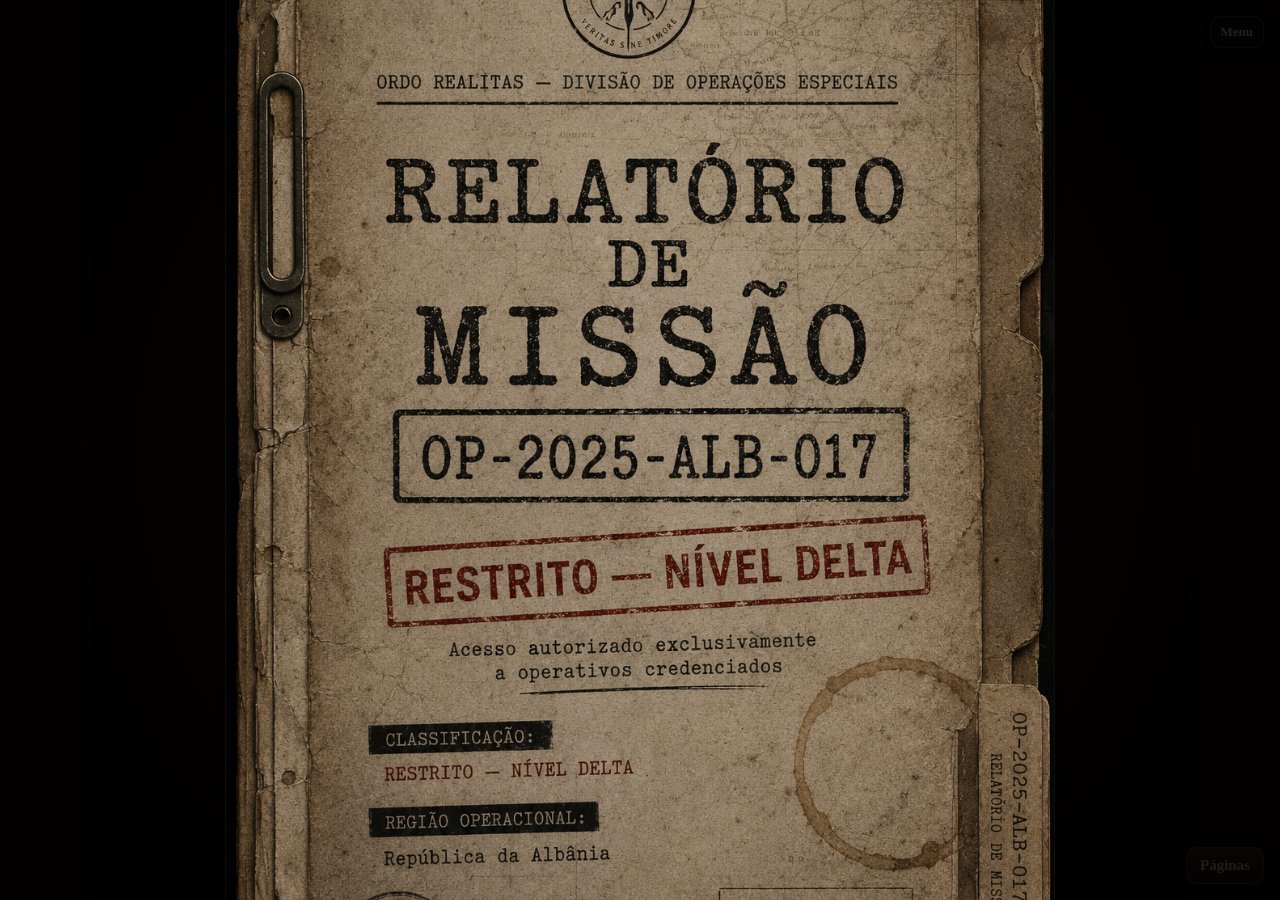
==== index.html @ d7c485a1 "first commit" ====
<!doctype html>
<html lang="pt-BR">
<head>
  <meta charset="utf-8" />
  <meta name="viewport" content="width=device-width, initial-scale=1" />
  <title>Dossiê OP-2025-ALB-017 — Flipbook</title>
  <style>
    :root{
      --bg:#050302;
      --panel:rgba(12,8,5,.56);
      --panelSolid:rgba(12,8,5,.88);
      --line:rgba(196,154,102,.34);
      --text:#eadcc6;
      --muted:#b9a789;
      --accent:#7e2d24;
    }
    *{box-sizing:border-box}
    html,body{height:100%;margin:0;background:radial-gradient(circle at center,#140d08 0%,#050302 72%);color:var(--text);font-family:Georgia,'Times New Roman',serif;overflow:hidden}
    body.grabbing{cursor:grabbing;user-select:none}

    .viewport{position:fixed;inset:0;overflow:hidden;touch-action:none;background:radial-gradient(circle at center,#120c08 0%,#020100 74%)}
    .pageWrap{position:absolute;left:50%;top:50%;transform-origin:center center;will-change:transform;filter:drop-shadow(0 35px 70px rgba(0,0,0,.76));cursor:grab}
    body.grabbing .pageWrap{cursor:grabbing}
    .pageImg{display:block;max-width:none;user-select:none;-webkit-user-drag:none;border-radius:16px;background:#211811;box-shadow:0 0 0 1px rgba(255,255,255,.05)}
    .pageImg.fade{animation:fade .16s ease}
    @keyframes fade{from{opacity:.25;transform:scale(.985)}to{opacity:1;transform:scale(1)}}

    .topbar{
      position:fixed;z-index:20;top:12px;left:12px;right:12px;
      display:flex;align-items:center;justify-content:space-between;gap:12px;
      padding:9px 12px;border:1px solid var(--line);border-radius:14px;background:var(--panel);
      backdrop-filter:blur(8px);box-shadow:0 12px 35px rgba(0,0,0,.42);
      transition:opacity .28s ease, transform .28s ease;
    }
    .topbar.hidden{opacity:0;transform:translateY(-115%);pointer-events:none}
    .title{font-weight:700;letter-spacing:.06em;text-transform:uppercase;line-height:1.05;font-size:clamp(13px,1.35vw,21px);text-shadow:0 1px 3px #000}
    .subtitle{display:block;color:var(--muted);font-size:.72em;letter-spacing:.08em;margin-top:2px}
    .controls{display:flex;align-items:center;gap:9px;flex-wrap:wrap;justify-content:flex-end}
    button{
      appearance:none;border:1px solid var(--line);border-radius:10px;background:linear-gradient(#392819,#1d130c);
      color:var(--text);font:700 15px Georgia,'Times New Roman',serif;padding:9px 13px;cursor:pointer;
      box-shadow:inset 0 1px rgba(255,255,255,.08),0 4px 14px rgba(0,0,0,.35)
    }
    button:hover{filter:brightness(1.18)}
    .pageCounter{min-width:70px;text-align:center;font-size:19px;color:#dbc49e;font-weight:700}

    .cornerHotspot{position:fixed;z-index:19;top:0;left:0;right:0;height:18px;background:transparent}
    .smallControls{
      position:fixed;z-index:18;right:16px;top:16px;display:flex;gap:8px;opacity:.14;transition:opacity .2s ease;
    }
    .smallControls:hover{opacity:1}
    .smallControls button{padding:7px 10px;font-size:13px;background:rgba(28,18,11,.75)}

    .zoomDock{
      position:fixed;z-index:22;left:16px;bottom:16px;display:flex;gap:10px;align-items:center;
      padding:8px 10px;border:1px solid var(--line);border-radius:12px;background:var(--panel);
      backdrop-filter:blur(8px);transition:opacity .25s ease, transform .25s ease;
    }
    .zoomDock.hidden{opacity:0;transform:translateY(120%);pointer-events:none}
    input[type=range]{width:170px;accent-color:#8c342b}
    .zoomValue{min-width:54px;color:var(--muted);font-weight:700}

    .thumbToggle{position:fixed;right:16px;bottom:16px;z-index:24;transition:opacity .25s ease}.thumbToggle.hidden{opacity:.12}
    .thumbs{
      position:fixed;z-index:23;right:16px;bottom:74px;max-height:calc(100vh - 96px);width:118px;
      display:none;flex-direction:column;gap:9px;padding:10px;border:1px solid var(--line);border-radius:14px;background:var(--panelSolid);backdrop-filter:blur(8px);overflow:auto;
    }
    .thumbs.open{display:flex}
    .thumb{border:1px solid rgba(196,154,102,.28);padding:2px;border-radius:8px;background:#160f0a;cursor:pointer;opacity:.72;transition:.16s}
    .thumb:hover,.thumb.active{opacity:1;border-color:#8c342b;transform:translateX(-2px)}
    .thumb img{display:block;width:100%;border-radius:5px}.thumb span{display:block;text-align:center;font-size:12px;color:#ccb891;padding:2px 0 0}

    .help{
      position:fixed;z-index:30;inset:auto 16px 74px auto;width:min(410px,calc(100vw - 32px));
      display:none;padding:15px;border:1px solid var(--line);border-radius:14px;background:var(--panelSolid);box-shadow:0 20px 60px rgba(0,0,0,.7)
    }
    .help.open{display:block}.help h3{margin:0 0 8px;font-size:18px}.help p{margin:8px 0;color:var(--muted);line-height:1.35}

    @media (max-width:760px){
      .topbar{left:8px;right:8px;top:8px;align-items:flex-start}.controls{gap:6px}.title{font-size:13px}button{font-size:13px;padding:8px 9px}.pageCounter{font-size:15px;min-width:50px}.zoomDock{left:8px;bottom:8px}.thumbToggle{right:8px;bottom:8px}.thumbs{right:8px;bottom:62px;width:92px}.smallControls{right:8px;top:8px}
    }
  </style>
</head>
<body>
  <main class="viewport" id="viewport">
    <div class="pageWrap" id="pageWrap"><img class="pageImg" id="pageImg" draggable="false" alt="Página do dossiê" /></div>
  </main>

  <div class="cornerHotspot" id="hotspot"></div>
  <div class="smallControls" id="smallControls"><button id="showUiBtn">Menu</button></div>

  <div class="topbar" id="topbar">
    <div class="title">Dossiê OP-2025-ALB-017<span class="subtitle">relatório de missão — flipbook interativo</span></div>
    <div class="controls">
      <button id="prevBtn">◀ Anterior</button>
      <div class="pageCounter"><span id="pageNum">1</span> / <span id="pageTotal">10</span></div>
      <button id="nextBtn">Próxima ▶</button>
      <button id="fitBtn">Ajustar</button>
      <button id="fsBtn">Tela cheia</button>
      <button id="helpBtn">?</button>
    </div>
  </div>

  <div class="zoomDock" id="zoomDock">
    <span>Zoom</span><input id="zoomRange" type="range" min="35" max="500" value="100" /><span class="zoomValue" id="zoomValue">100%</span>
  </div>
  <button class="thumbToggle" id="thumbToggle">Páginas</button>
  <div class="thumbs" id="thumbs"></div>
  <section class="help" id="help">
    <h3>Controles</h3>
    <p><b>Zoom:</b> roda do mouse/trackpad, slider ou duplo clique. O máximo agora é 500%.</p>
    <p><b>Mover:</b> clique e arraste a página para qualquer direção.</p>
    <p><b>Páginas:</b> setas do teclado, botões Anterior/Próxima ou miniaturas.</p>
    <p><b>Menu:</b> ele some completamente para não cobrir a imagem. Passe o mouse no topo ou clique em Menu.</p>
  </section>

  <script>
    const pages = [
      'images/01-capa.png','images/02-dados-missao.png','images/03-origem-contexto.png','images/04-area-operacao.png','images/05-lena-vasic.png','images/06-orest-krum.png','images/07-danilo-ferre.png','images/08-objetivos.png','images/09-diretrizes.png','images/10-observacoes-finais.png'
    ];
    const viewport = document.getElementById('viewport');
    const wrap = document.getElementById('pageWrap');
    const img = document.getElementById('pageImg');
    const pageNum = document.getElementById('pageNum');
    const pageTotal = document.getElementById('pageTotal');
    const zoomRange = document.getElementById('zoomRange');
    const zoomValue = document.getElementById('zoomValue');
    const thumbs = document.getElementById('thumbs');
    const topbar = document.getElementById('topbar');
    const zoomDock = document.getElementById('zoomDock');
    const thumbToggle = document.getElementById('thumbToggle');
    const help = document.getElementById('help');
    const hotspot = document.getElementById('hotspot');
    const showUiBtn = document.getElementById('showUiBtn');
    pageTotal.textContent = pages.length;

    let index = 0, fitScale = 1, readingScale = 1, scale = 1, x = 0, y = 0, baseW = 1, baseH = 1;
    let dragging = false, startX=0, startY=0, startPX=0, startPY=0, moved=false;
    let uiTimer;

    function fit(){
      const vw = viewport.clientWidth, vh = viewport.clientHeight;
      fitScale = Math.min((vw * 0.92) / baseW, (vh * 0.92) / baseH);
      readingScale = fitScale * 1.5; // 100% = antigo 150%
      scale = readingScale;
      x = 0; y = 0;
      clampPan(); update();
    }
    function update(){
      wrap.style.transform = `translate(-50%, -50%) translate(${x}px, ${y}px) scale(${scale})`;
      const pct = Math.round(scale / readingScale * 100);
      zoomRange.value = Math.max(35, Math.min(500, pct));
      zoomValue.textContent = `${pct}%`;
    }
    function clampPan(){
      const vw = viewport.clientWidth, vh = viewport.clientHeight;
      const w = baseW * scale, h = baseH * scale;
      const maxX = Math.max(vw * .65, (w - vw) / 2 + vw * .12);
      const maxY = Math.max(vh * .65, (h - vh) / 2 + vh * .12);
      x = Math.max(-maxX, Math.min(maxX, x));
      y = Math.max(-maxY, Math.min(maxY, y));
    }
    function loadPage(i){
      index = (i + pages.length) % pages.length;
      img.classList.remove('fade'); void img.offsetWidth; img.classList.add('fade');
      img.onload = () => { baseW = img.naturalWidth; baseH = img.naturalHeight; img.width = baseW; img.height = baseH; fit(); };
      img.src = pages[index];
      pageNum.textContent = index + 1;
      [...thumbs.children].forEach((t,n)=>t.classList.toggle('active', n===index));
      showUI(1600);
    }
    function next(){ loadPage(index+1); }
    function prev(){ loadPage(index-1); }
    function setZoomPercent(pct, clientX, clientY){
      const old = scale;
      const nextScale = readingScale * (pct / 100);
      const rect = viewport.getBoundingClientRect();
      const cx = clientX ?? (rect.left + rect.width/2);
      const cy = clientY ?? (rect.top + rect.height/2);
      const ox = cx - (rect.left + rect.width/2) - x;
      const oy = cy - (rect.top + rect.height/2) - y;
      scale = Math.max(readingScale*.35, Math.min(readingScale*5, nextScale));
      const ratio = scale / old;
      x = (cx - (rect.left + rect.width/2)) - ox * ratio;
      y = (cy - (rect.top + rect.height/2)) - oy * ratio;
      clampPan(); update();
    }

    viewport.addEventListener('wheel', e => {
      e.preventDefault();
      const pct = Math.round(scale / readingScale * 100);
      const delta = e.deltaY < 0 ? 15 : -15;
      setZoomPercent(Math.max(35, Math.min(500, pct + delta)), e.clientX, e.clientY);
      hideUISoon(700);
    }, {passive:false});
    viewport.addEventListener('pointerdown', e => {
      dragging = true; moved=false; viewport.setPointerCapture(e.pointerId); document.body.classList.add('grabbing');
      startX = e.clientX; startY = e.clientY; startPX = x; startPY = y;
      hideUINow();
    });
    viewport.addEventListener('pointermove', e => {
      if(!dragging) return;
      const dx = e.clientX - startX, dy = e.clientY - startY;
      if(Math.abs(dx)+Math.abs(dy) > 2) moved=true;
      x = startPX + dx; y = startPY + dy; clampPan(); update();
    });
    function stopDrag(){ dragging=false; document.body.classList.remove('grabbing'); }
    viewport.addEventListener('pointerup', stopDrag); viewport.addEventListener('pointercancel', stopDrag);
    viewport.addEventListener('dblclick', e => {
      const pct = Math.round(scale / readingScale * 100);
      setZoomPercent(pct < 170 ? 220 : 100, e.clientX, e.clientY);
    });

    document.getElementById('nextBtn').onclick = next;
    document.getElementById('prevBtn').onclick = prev;
    document.getElementById('fitBtn').onclick = fit;
    document.getElementById('fsBtn').onclick = () => document.fullscreenElement ? document.exitFullscreen() : document.documentElement.requestFullscreen();
    document.getElementById('helpBtn').onclick = () => { help.classList.toggle('open'); showUI(5000); };
    document.getElementById('thumbToggle').onclick = () => { thumbs.classList.toggle('open'); showUI(3000); };
    zoomRange.addEventListener('input', e => setZoomPercent(Number(e.target.value)));
    window.addEventListener('resize', fit);
    window.addEventListener('keydown', e => {
      if(e.key === 'ArrowRight') next();
      if(e.key === 'ArrowLeft') prev();
      if(e.key === '0') fit();
      if(e.key === 'm' || e.key === 'M') showUI(3000);
      if(e.key === 'Escape') { thumbs.classList.remove('open'); help.classList.remove('open'); hideUISoon(200); }
    });

    function showUI(ms=2200){
      topbar.classList.remove('hidden'); zoomDock.classList.remove('hidden'); thumbToggle.classList.remove('hidden');
      clearTimeout(uiTimer); uiTimer = setTimeout(hideUINow, ms);
    }
    function hideUISoon(ms=800){ clearTimeout(uiTimer); uiTimer = setTimeout(hideUINow, ms); }
    function hideUINow(){
      if(thumbs.classList.contains('open') || help.classList.contains('open')) return;
      topbar.classList.add('hidden'); zoomDock.classList.add('hidden'); thumbToggle.classList.add('hidden');
    }
    hotspot.addEventListener('mouseenter', () => showUI(3000));
    showUiBtn.addEventListener('click', () => showUI(4000));

    pages.forEach((src,i)=>{
      const div=document.createElement('div'); div.className='thumb'; div.innerHTML=`<img src="${src}" alt="Página ${i+1}"><span>${i+1}</span>`; div.onclick=()=>{loadPage(i); thumbs.classList.remove('open')}; thumbs.appendChild(div);
    });
    loadPage(0);
    setTimeout(hideUINow, 1400);
  </script>
</body>
</html>
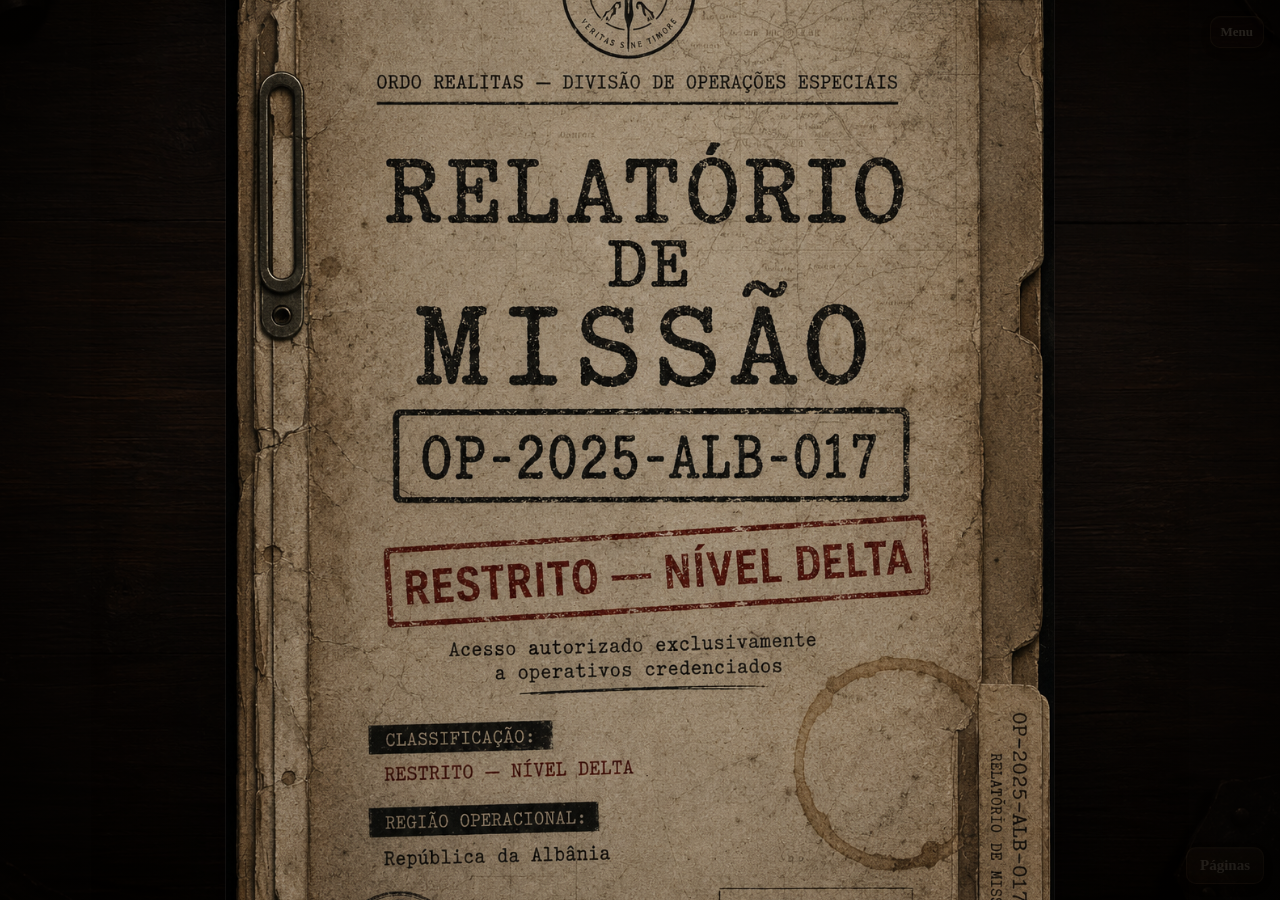
==== commit b2161ce1: "Add files via upload" ====
--- a/index.html
+++ b/index.html
@@ -18,7 +18,9 @@
     html,body{height:100%;margin:0;background:radial-gradient(circle at center,#140d08 0%,#050302 72%);color:var(--text);font-family:Georgia,'Times New Roman',serif;overflow:hidden}
     body.grabbing{cursor:grabbing;user-select:none}
 
-    .viewport{position:fixed;inset:0;overflow:hidden;touch-action:none;background:radial-gradient(circle at center,#120c08 0%,#020100 74%)}
+    .viewport{position:fixed;inset:0;overflow:hidden;touch-action:none;background:#050302}
+    .bgLayer{position:absolute;inset:0;background-position:center center;background-repeat:no-repeat;background-size:cover;filter:saturate(.95) brightness(.9);transition:opacity .24s ease}
+    .bgShade{position:absolute;inset:0;background:radial-gradient(circle at center, rgba(8,5,3,.12) 0%, rgba(4,2,1,.58) 80%, rgba(2,1,0,.82) 100%);pointer-events:none}
     .pageWrap{position:absolute;left:50%;top:50%;transform-origin:center center;will-change:transform;filter:drop-shadow(0 35px 70px rgba(0,0,0,.76));cursor:grab}
     body.grabbing .pageWrap{cursor:grabbing}
     .pageImg{display:block;max-width:none;user-select:none;-webkit-user-drag:none;border-radius:16px;background:#211811;box-shadow:0 0 0 1px rgba(255,255,255,.05)}
@@ -83,6 +85,8 @@
 </head>
 <body>
   <main class="viewport" id="viewport">
+    <div class="bgLayer" id="bgLayer"></div>
+    <div class="bgShade"></div>
     <div class="pageWrap" id="pageWrap"><img class="pageImg" id="pageImg" draggable="false" alt="Página do dossiê" /></div>
   </main>
 
@@ -96,6 +100,7 @@
       <div class="pageCounter"><span id="pageNum">1</span> / <span id="pageTotal">10</span></div>
       <button id="nextBtn">Próxima ▶</button>
       <button id="fitBtn">Ajustar</button>
+      <button id="bgBtn">Fundo: Madeira</button>
       <button id="fsBtn">Tela cheia</button>
       <button id="helpBtn">?</button>
     </div>
@@ -112,6 +117,7 @@
     <p><b>Mover:</b> clique e arraste a página para qualquer direção.</p>
     <p><b>Páginas:</b> setas do teclado, botões Anterior/Próxima ou miniaturas.</p>
     <p><b>Menu:</b> ele some completamente para não cobrir a imagem. Passe o mouse no topo ou clique em Menu.</p>
+    <p><b>Fundo:</b> use o botão <i>Fundo</i> para alternar entre Madeira, Mesa investigativa e Couro escuro.</p>
   </section>
 
   <script>
@@ -133,6 +139,20 @@
     const hotspot = document.getElementById('hotspot');
     const showUiBtn = document.getElementById('showUiBtn');
     pageTotal.textContent = pages.length;
+    const bgLayer = document.getElementById('bgLayer');
+    const backgrounds = [
+      {name:'Madeira', src:'backgrounds/madeira.png'},
+      {name:'Mesa', src:'backgrounds/mesa.png'},
+      {name:'Couro', src:'backgrounds/couro.png'}
+    ];
+    let bgIndex = Number(localStorage.getItem('dossieBgIndex') || 0);
+    if(!Number.isFinite(bgIndex) || bgIndex < 0 || bgIndex >= backgrounds.length) bgIndex = 0;
+    function applyBackground(){
+      const bg = backgrounds[bgIndex];
+      bgLayer.style.backgroundImage = `url('${bg.src}')`;
+      document.getElementById('bgBtn').textContent = `Fundo: ${bg.name}`;
+      localStorage.setItem('dossieBgIndex', String(bgIndex));
+    }
 
     let index = 0, fitScale = 1, readingScale = 1, scale = 1, x = 0, y = 0, baseW = 1, baseH = 1;
     let dragging = false, startX=0, startY=0, startPX=0, startPY=0, moved=false;
@@ -214,6 +234,7 @@
     document.getElementById('nextBtn').onclick = next;
     document.getElementById('prevBtn').onclick = prev;
     document.getElementById('fitBtn').onclick = fit;
+    document.getElementById('bgBtn').onclick = () => { bgIndex = (bgIndex + 1) % backgrounds.length; applyBackground(); showUI(2500); };
     document.getElementById('fsBtn').onclick = () => document.fullscreenElement ? document.exitFullscreen() : document.documentElement.requestFullscreen();
     document.getElementById('helpBtn').onclick = () => { help.classList.toggle('open'); showUI(5000); };
     document.getElementById('thumbToggle').onclick = () => { thumbs.classList.toggle('open'); showUI(3000); };
@@ -242,6 +263,7 @@
     pages.forEach((src,i)=>{
       const div=document.createElement('div'); div.className='thumb'; div.innerHTML=`<img src="${src}" alt="Página ${i+1}"><span>${i+1}</span>`; div.onclick=()=>{loadPage(i); thumbs.classList.remove('open')}; thumbs.appendChild(div);
     });
+    applyBackground();
     loadPage(0);
     setTimeout(hideUINow, 1400);
   </script>
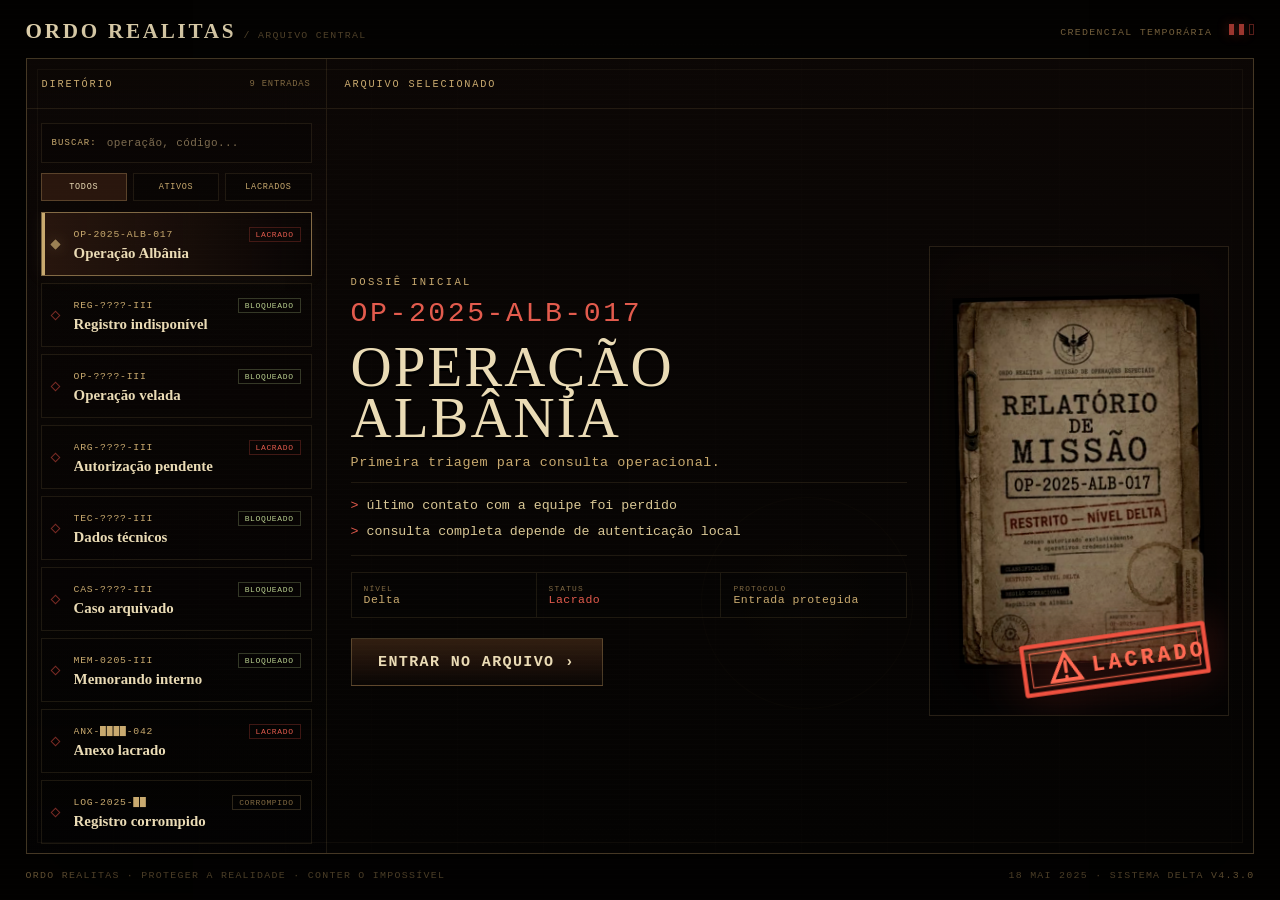
==== commit b8e63bd9: "Add files via upload" ====
--- a/index.html
+++ b/index.html
@@ -3,269 +3,105 @@
 <head>
   <meta charset="utf-8" />
   <meta name="viewport" content="width=device-width, initial-scale=1" />
-  <title>Dossiê OP-2025-ALB-017 — Flipbook</title>
+  <title>Ordo Realitas — Arquivo Central</title>
+  <meta name="theme-color" content="#030201" />
   <style>
     :root{
-      --bg:#050302;
-      --panel:rgba(12,8,5,.56);
-      --panelSolid:rgba(12,8,5,.88);
-      --line:rgba(196,154,102,.34);
-      --text:#eadcc6;
-      --muted:#b9a789;
-      --accent:#7e2d24;
+      --void:#030201;
+      --black:#070403;
+      --panel:#0d0805;
+      --panel2:#160d08;
+      --paper:#eadbb5;
+      --paper2:#c9aa6f;
+      --muted:#806942;
+      --faint:#453721;
+      --blood:#a63a32;
+      --blood2:#e35b4d;
+      --green:#a9bd80;
+      --line:rgba(201,170,111,.30);
+      --soft:rgba(201,170,111,.12);
+      --redline:rgba(166,58,50,.34);
+      --mono:"Courier New",ui-monospace,monospace;
+      --serif:Georgia,"Times New Roman",serif;
     }
+
     *{box-sizing:border-box}
-    html,body{height:100%;margin:0;background:radial-gradient(circle at center,#140d08 0%,#050302 72%);color:var(--text);font-family:Georgia,'Times New Roman',serif;overflow:hidden}
-    body.grabbing{cursor:grabbing;user-select:none}
+    html,body{height:100%;margin:0;overflow:hidden;background:var(--void);color:var(--paper);font-family:var(--serif)}
+    body::before{content:"";position:fixed;inset:0;z-index:-4;background:linear-gradient(90deg,rgba(0,0,0,.94),rgba(0,0,0,.66),rgba(0,0,0,.92)),url('arquivos/operacao-albania/backgrounds/mesa.webp') center/cover no-repeat;filter:brightness(.37) saturate(.72)}
+    body::after{content:"";position:fixed;inset:0;z-index:50;pointer-events:none;background:radial-gradient(ellipse at center,transparent 50%,rgba(0,0,0,.62) 100%),repeating-linear-gradient(0deg,rgba(255,255,255,.018) 0 1px,transparent 1px 5px);opacity:.22;mix-blend-mode:screen}
+    button,a,input{font:inherit}button{cursor:pointer}a{text-decoration:none;color:inherit}
 
-    .viewport{position:fixed;inset:0;overflow:hidden;touch-action:none;background:#050302}
-    .bgLayer{position:absolute;inset:0;background-position:center center;background-repeat:no-repeat;background-size:cover;filter:saturate(.95) brightness(.9);transition:opacity .24s ease}
-    .bgShade{position:absolute;inset:0;background:radial-gradient(circle at center, rgba(8,5,3,.12) 0%, rgba(4,2,1,.58) 80%, rgba(2,1,0,.82) 100%);pointer-events:none}
-    .pageWrap{position:absolute;left:50%;top:50%;transform-origin:center center;will-change:transform;filter:drop-shadow(0 35px 70px rgba(0,0,0,.76));cursor:grab}
-    body.grabbing .pageWrap{cursor:grabbing}
-    .pageImg{display:block;max-width:none;user-select:none;-webkit-user-drag:none;border-radius:16px;background:#211811;box-shadow:0 0 0 1px rgba(255,255,255,.05)}
-    .pageImg.fade{animation:fade .16s ease}
-    @keyframes fade{from{opacity:.25;transform:scale(.985)}to{opacity:1;transform:scale(1)}}
+    .app{height:100svh;padding:14px clamp(18px,2vw,34px);display:grid;grid-template-rows:34px 1fr 22px;gap:10px;min-height:0}
+    .top,.foot{width:min(1580px,100%);margin:0 auto;display:flex;align-items:center;justify-content:space-between;gap:18px;font-family:var(--mono);text-transform:uppercase;letter-spacing:.13em;font-size:.62rem;color:var(--muted);white-space:nowrap}
+    .top strong{font-family:var(--serif);font-size:1.32rem;color:var(--paper);letter-spacing:.13em;text-shadow:0 2px 0 #000}.crumb{opacity:.68}.led{display:inline-flex;gap:5px;margin-left:10px}.led i{width:5px;height:11px;border:1px solid rgba(166,58,50,.55)}.led i.on{background:var(--blood);border-color:var(--blood);box-shadow:0 0 12px rgba(227,91,77,.35)}
 
-    .topbar{
-      position:fixed;z-index:20;top:12px;left:12px;right:12px;
-      display:flex;align-items:center;justify-content:space-between;gap:12px;
-      padding:9px 12px;border:1px solid var(--line);border-radius:14px;background:var(--panel);
-      backdrop-filter:blur(8px);box-shadow:0 12px 35px rgba(0,0,0,.42);
-      transition:opacity .28s ease, transform .28s ease;
-    }
-    .topbar.hidden{opacity:0;transform:translateY(-115%);pointer-events:none}
-    .title{font-weight:700;letter-spacing:.06em;text-transform:uppercase;line-height:1.05;font-size:clamp(13px,1.35vw,21px);text-shadow:0 1px 3px #000}
-    .subtitle{display:block;color:var(--muted);font-size:.72em;letter-spacing:.08em;margin-top:2px}
-    .controls{display:flex;align-items:center;gap:9px;flex-wrap:wrap;justify-content:flex-end}
-    button{
-      appearance:none;border:1px solid var(--line);border-radius:10px;background:linear-gradient(#392819,#1d130c);
-      color:var(--text);font:700 15px Georgia,'Times New Roman',serif;padding:9px 13px;cursor:pointer;
-      box-shadow:inset 0 1px rgba(255,255,255,.08),0 4px 14px rgba(0,0,0,.35)
-    }
-    button:hover{filter:brightness(1.18)}
-    .pageCounter{min-width:70px;text-align:center;font-size:19px;color:#dbc49e;font-weight:700}
+    .terminal{width:min(1580px,100%);min-height:0;margin:0 auto;border:1px solid var(--line);background:linear-gradient(180deg,rgba(12,7,5,.96),rgba(4,3,2,.99));box-shadow:0 34px 110px rgba(0,0,0,.72);position:relative;overflow:hidden;display:grid;grid-template-columns:300px minmax(0,1fr)}
+    .terminal::before{content:"";position:absolute;inset:10px;border:1px solid rgba(201,170,111,.055);pointer-events:none;z-index:5}
+    .terminal::after{content:"";position:absolute;inset:0;pointer-events:none;background:repeating-linear-gradient(90deg,rgba(201,170,111,.018) 0 1px,transparent 1px 86px);opacity:.32}
+    .corner{position:absolute;width:25px;height:25px;z-index:6}.tl{top:-1px;left:-1px;border-top:1px solid var(--paper2);border-left:1px solid var(--paper2)}.tr{top:-1px;right:-1px;border-top:1px solid var(--paper2);border-right:1px solid var(--paper2)}.bl{bottom:-1px;left:-1px;border-bottom:1px solid var(--paper2);border-left:1px solid var(--paper2)}.br{bottom:-1px;right:-1px;border-bottom:1px solid var(--paper2);border-right:1px solid var(--paper2)}
 
-    .cornerHotspot{position:fixed;z-index:19;top:0;left:0;right:0;height:18px;background:transparent}
-    .smallControls{
-      position:fixed;z-index:18;right:16px;top:16px;display:flex;gap:8px;opacity:.14;transition:opacity .2s ease;
-    }
-    .smallControls:hover{opacity:1}
-    .smallControls button{padding:7px 10px;font-size:13px;background:rgba(28,18,11,.75)}
+    .directory{position:relative;z-index:2;min-height:0;border-right:1px solid var(--soft);display:grid;grid-template-rows:auto auto auto 1fr;background:linear-gradient(180deg,rgba(12,7,5,.72),rgba(1,1,1,.22))}
+    .dir-head{height:50px;border-bottom:1px solid var(--soft);display:flex;align-items:center;justify-content:space-between;gap:10px;padding:0 15px}.label{font-family:var(--mono);letter-spacing:.18em;text-transform:uppercase;color:var(--paper2);font-size:.64rem}.subtle{font-family:var(--mono);letter-spacing:.095em;text-transform:uppercase;color:var(--muted);font-size:.55rem}
+    .search{height:40px;margin:14px 14px 10px;border:1px solid var(--soft);background:rgba(0,0,0,.24);display:flex;align-items:center;padding:0 10px;gap:8px;position:relative;z-index:1}.search span{font-family:var(--mono);font-size:.56rem;letter-spacing:.12em;text-transform:uppercase;color:var(--paper2);white-space:nowrap}.search input{flex:1;min-width:0;border:0;outline:0;background:transparent;color:var(--paper);font-family:var(--mono);font-size:.69rem;letter-spacing:.03em}.search input::placeholder{color:#7c6b4f}
+    .filters{display:flex;gap:6px;padding:0 14px 11px;position:relative;z-index:1}.filter{height:28px;flex:1;border:1px solid var(--soft);background:rgba(0,0,0,.24);color:var(--paper2);font-family:var(--mono);font-size:.53rem;letter-spacing:.08em;text-transform:uppercase}.filter.active,.filter:hover{background:rgba(69,37,22,.52);border-color:var(--line);color:var(--paper)}
+    .file-list{min-height:0;overflow:auto;display:grid;align-content:start;gap:7px;padding:0 14px 12px;scrollbar-width:thin;scrollbar-color:var(--blood) rgba(201,170,111,.08);position:relative;z-index:1}.file-item{width:100%;min-height:64px;border:1px solid var(--soft);background:rgba(0,0,0,.16);display:grid;grid-template-columns:12px 1fr;gap:10px;align-items:center;padding:9px 10px;text-align:left;color:var(--paper);position:relative;overflow:hidden}.file-item:hover{border-color:rgba(201,170,111,.28);background:rgba(255,255,255,.018)}.file-item.active{border-color:rgba(201,170,111,.58);background:linear-gradient(90deg,rgba(54,30,18,.66),rgba(0,0,0,.2));box-shadow:inset 3px 0 0 var(--paper2),0 0 18px rgba(201,170,111,.07)}.dot{width:7px;height:7px;border:1px solid var(--blood);transform:rotate(45deg);opacity:.72}.file-item.active .dot{background:var(--paper2);border-color:var(--paper2);box-shadow:0 0 14px rgba(201,170,111,.45)}.file-main{min-width:0;display:grid;gap:4px}.file-top{display:flex;align-items:center;justify-content:space-between;gap:8px;min-width:0}.file-code{font-family:var(--mono);font-size:.61rem;letter-spacing:.08em;color:var(--paper2);white-space:nowrap;overflow:hidden;text-overflow:ellipsis}.file-name{font-size:.93rem;line-height:1.05;font-weight:700;white-space:nowrap;overflow:hidden;text-overflow:ellipsis}.file-badge{padding:2px 6px;border:1px solid rgba(201,170,111,.22);font-family:var(--mono);font-size:.5rem;letter-spacing:.08em;text-transform:uppercase;color:var(--muted);white-space:nowrap}.file-badge.alert{border-color:rgba(166,58,50,.35);color:var(--blood2)}.file-badge.locked{border-color:rgba(169,189,128,.28);color:#b9cf8f}
 
-    .zoomDock{
-      position:fixed;z-index:22;left:16px;bottom:16px;display:flex;gap:10px;align-items:center;
-      padding:8px 10px;border:1px solid var(--line);border-radius:12px;background:var(--panel);
-      backdrop-filter:blur(8px);transition:opacity .25s ease, transform .25s ease;
-    }
-    .zoomDock.hidden{opacity:0;transform:translateY(120%);pointer-events:none}
-    input[type=range]{width:170px;accent-color:#8c342b}
-    .zoomValue{min-width:54px;color:var(--muted);font-weight:700}
+    .mission{position:relative;z-index:2;min-height:0;display:grid;grid-template-rows:auto 1fr}.mission-top{height:50px;border-bottom:1px solid var(--soft);display:flex;align-items:center;gap:14px;padding:0 18px}.mission-grid{min-height:0;padding:22px 24px;display:grid;grid-template-columns:minmax(520px,1fr) 300px;gap:22px;align-items:center}.mission-copy{min-width:0;display:grid;gap:12px;align-content:center;position:relative;max-width:700px}.mission-copy::after{content:"";position:absolute;right:-6px;top:54%;width:210px;height:210px;border:1px solid rgba(201,170,111,.04);border-radius:50%;background:radial-gradient(circle,rgba(201,170,111,.02),transparent 62%);opacity:.55;pointer-events:none}.kicker{font-family:var(--mono);font-size:.66rem;letter-spacing:.22em;text-transform:uppercase;color:var(--paper2)}.mission-code{font-family:var(--mono);font-size:clamp(1.35rem,2.2vw,2.45rem);letter-spacing:.09em;color:var(--blood2);line-height:1}.mission-title{font-size:clamp(2.55rem,4.45vw,4.55rem);letter-spacing:.035em;text-transform:uppercase;line-height:.9;color:var(--paper);text-shadow:0 3px 0 #000;max-width:10ch}.mission-sub{font-family:var(--mono);font-size:.84rem;letter-spacing:.04em;color:var(--paper2);margin-top:0;max-width:520px}.mission-note{max-width:560px;border-top:1px solid var(--soft);border-bottom:1px solid var(--soft);padding:13px 0;display:grid;gap:7px}.note-line{font-family:var(--mono);font-size:.83rem;color:#d9c795;line-height:1.45}.note-line::before{content:"> ";color:var(--blood2)}.note-line b{color:#fff;font-weight:700}.actions{display:flex;align-items:center;gap:14px;margin-top:8px}.btn{height:48px;padding:0 23px;border:1px solid var(--line);background:linear-gradient(180deg,rgba(58,35,20,.84),rgba(10,6,4,.94));color:var(--paper);font-family:var(--mono);font-size:.94rem;font-weight:700;letter-spacing:.09em;text-transform:uppercase;display:inline-flex;align-items:center;justify-content:center;min-width:252px}.btn:hover{border-color:rgba(234,219,181,.65);filter:brightness(1.1)}.btn.dark{background:rgba(0,0,0,.22);font-weight:500;color:var(--paper2);pointer-events:none;opacity:.62}
+    .visual-strip{height:46px;display:grid;grid-template-columns:repeat(3,1fr);gap:0;margin-top:4px;border:1px solid var(--soft);max-width:560px}.strip-cell{display:grid;align-content:center;padding:0 12px;border-right:1px solid var(--soft);background:rgba(0,0,0,.12)}.strip-cell:last-child{border-right:0}.strip-cell small{font-family:var(--mono);letter-spacing:.15em;text-transform:uppercase;color:var(--muted);font-size:.49rem}.strip-cell b{font-family:var(--mono);letter-spacing:.04em;font-size:.72rem;color:var(--paper2);font-weight:400}.strip-cell.alert b{color:var(--blood2)}
+    .preview{height:min(62vh,470px);min-height:348px;border:1px solid rgba(201,170,111,.16);background:linear-gradient(180deg,rgba(17,10,6,.28),rgba(0,0,0,.14));display:grid;place-items:center;position:relative;overflow:hidden;box-shadow:inset 0 0 42px rgba(0,0,0,.4)}.preview::before{display:none}.preview .watermark{display:none}.preview .cover{position:relative;z-index:1;max-width:83%;max-height:86%;object-fit:contain;filter:brightness(.94) contrast(1.08) drop-shadow(0 24px 28px rgba(0,0,0,.75));transform:rotate(-1.1deg)}.preview .stamp{position:absolute;z-index:4;right:14px;bottom:20px;width:198px;opacity:1;filter:drop-shadow(0 0 20px rgba(255,83,64,.5)) drop-shadow(0 2px 0 rgba(0,0,0,.75));transform:rotate(-8deg)}.preview.locked .cover{opacity:.18}.preview.locked .stamp{display:none}.preview-caption{display:none}
 
-    .thumbToggle{position:fixed;right:16px;bottom:16px;z-index:24;transition:opacity .25s ease}.thumbToggle.hidden{opacity:.12}
-    .thumbs{
-      position:fixed;z-index:23;right:16px;bottom:74px;max-height:calc(100vh - 96px);width:118px;
-      display:none;flex-direction:column;gap:9px;padding:10px;border:1px solid var(--line);border-radius:14px;background:var(--panelSolid);backdrop-filter:blur(8px);overflow:auto;
-    }
-    .thumbs.open{display:flex}
-    .thumb{border:1px solid rgba(196,154,102,.28);padding:2px;border-radius:8px;background:#160f0a;cursor:pointer;opacity:.72;transition:.16s}
-    .thumb:hover,.thumb.active{opacity:1;border-color:#8c342b;transform:translateX(-2px)}
-    .thumb img{display:block;width:100%;border-radius:5px}.thumb span{display:block;text-align:center;font-size:12px;color:#ccb891;padding:2px 0 0}
-
-    .help{
-      position:fixed;z-index:30;inset:auto 16px 74px auto;width:min(410px,calc(100vw - 32px));
-      display:none;padding:15px;border:1px solid var(--line);border-radius:14px;background:var(--panelSolid);box-shadow:0 20px 60px rgba(0,0,0,.7)
-    }
-    .help.open{display:block}.help h3{margin:0 0 8px;font-size:18px}.help p{margin:8px 0;color:var(--muted);line-height:1.35}
-
-    @media (max-width:760px){
-      .topbar{left:8px;right:8px;top:8px;align-items:flex-start}.controls{gap:6px}.title{font-size:13px}button{font-size:13px;padding:8px 9px}.pageCounter{font-size:15px;min-width:50px}.zoomDock{left:8px;bottom:8px}.thumbToggle{right:8px;bottom:8px}.thumbs{right:8px;bottom:62px;width:92px}.smallControls{right:8px;top:8px}
-    }
+    @media(max-width:1120px){.terminal{grid-template-columns:290px 1fr}.mission-grid{grid-template-columns:1fr 250px;gap:18px}.mission-title{font-size:3.25rem}.preview{min-height:300px}.top strong{font-size:1.08rem}.visual-strip{grid-template-columns:1fr}}
+    @media(max-width:900px){html,body{overflow:auto}.app{height:auto;min-height:100svh;overflow:visible}.terminal{min-height:calc(100svh - 76px);grid-template-columns:1fr}.directory{border-right:0;border-bottom:1px solid var(--soft);min-height:340px}.mission-grid{grid-template-columns:1fr}.preview{height:310px}.file-list{max-height:240px}.top,.foot{font-size:.54rem}.mission-title{font-size:3rem}}
   </style>
 </head>
 <body>
-  <main class="viewport" id="viewport">
-    <div class="bgLayer" id="bgLayer"></div>
-    <div class="bgShade"></div>
-    <div class="pageWrap" id="pageWrap"><img class="pageImg" id="pageImg" draggable="false" alt="Página do dossiê" /></div>
-  </main>
-
-  <div class="cornerHotspot" id="hotspot"></div>
-  <div class="smallControls" id="smallControls"><button id="showUiBtn">Menu</button></div>
-
-  <div class="topbar" id="topbar">
-    <div class="title">Dossiê OP-2025-ALB-017<span class="subtitle">relatório de missão — flipbook interativo</span></div>
-    <div class="controls">
-      <button id="prevBtn">◀ Anterior</button>
-      <div class="pageCounter"><span id="pageNum">1</span> / <span id="pageTotal">10</span></div>
-      <button id="nextBtn">Próxima ▶</button>
-      <button id="fitBtn">Ajustar</button>
-      <button id="bgBtn">Fundo: Madeira</button>
-      <button id="fsBtn">Tela cheia</button>
-      <button id="helpBtn">?</button>
-    </div>
+  <div class="app">
+    <header class="top"><div><strong>ORDO REALITAS</strong> <span class="crumb">/ arquivo central</span></div><div>credencial temporária <span class="led"><i class="on"></i><i class="on"></i><i></i></span></div></header>
+    <main class="terminal">
+      <span class="corner tl"></span><span class="corner tr"></span><span class="corner bl"></span><span class="corner br"></span>
+      <aside class="directory">
+        <div class="dir-head"><span class="label">Diretório</span><span class="subtle" id="entryCount">9 entradas</span></div>
+        <label class="search"><span>Buscar:</span><input id="search" placeholder="operação, código..." autocomplete="off"></label>
+        <div class="filters"><button class="filter active" data-filter="all">Todos</button><button class="filter" data-filter="active">Ativos</button><button class="filter" data-filter="sealed">Lacrados</button></div>
+        <div class="file-list" id="fileList"></div>
+      </aside>
+      <section class="mission">
+        <div class="mission-top"><span class="label">Arquivo selecionado</span></div>
+        <div class="mission-grid">
+          <div class="mission-copy">
+            <div class="kicker" id="selectedType">Dossiê inicial</div>
+            <div class="mission-code" id="selectedCode">OP-2025-ALB-017</div>
+            <div class="mission-title" id="selectedTitle">Operação Albânia</div>
+            <div class="mission-sub" id="selectedSubtitle">Dossiê inicial lacrado</div>
+            <div class="mission-note" id="briefLines"></div>
+            <div class="visual-strip" id="visualStrip"></div>
+            <div class="actions" id="actions"></div>
+          </div>
+          <div class="preview" id="previewBox" aria-hidden="true"><img class="watermark" src="assets/ordo-mark-parchment.png" alt=""><img class="cover" id="previewImg" src="assets/operacao-albania-thumb-grade.webp" alt=""><img class="stamp" id="stampImg" src="assets/stamp-lacrado.svg" alt="" loading="eager"></div>
+        </div>
+      </section>
+    </main>
+    <footer class="foot"><span>Ordo Realitas · proteger a realidade · conter o impossível</span><span>18 mai 2025 · sistema delta v4.3.0</span></footer>
   </div>
-
-  <div class="zoomDock" id="zoomDock">
-    <span>Zoom</span><input id="zoomRange" type="range" min="35" max="500" value="100" /><span class="zoomValue" id="zoomValue">100%</span>
-  </div>
-  <button class="thumbToggle" id="thumbToggle">Páginas</button>
-  <div class="thumbs" id="thumbs"></div>
-  <section class="help" id="help">
-    <h3>Controles</h3>
-    <p><b>Zoom:</b> roda do mouse/trackpad, slider ou duplo clique. O máximo agora é 500%.</p>
-    <p><b>Mover:</b> clique e arraste a página para qualquer direção.</p>
-    <p><b>Páginas:</b> setas do teclado, botões Anterior/Próxima ou miniaturas.</p>
-    <p><b>Menu:</b> ele some completamente para não cobrir a imagem. Passe o mouse no topo ou clique em Menu.</p>
-    <p><b>Fundo:</b> use o botão <i>Fundo</i> para alternar entre Madeira, Mesa investigativa e Couro escuro.</p>
-  </section>
-
-  <script>
-    const pages = [
-      'images/01-capa.png','images/02-dados-missao.png','images/03-origem-contexto.png','images/04-area-operacao.png','images/05-lena-vasic.png','images/06-orest-krum.png','images/07-danilo-ferre.png','images/08-objetivos.png','images/09-diretrizes.png','images/10-observacoes-finais.png'
-    ];
-    const viewport = document.getElementById('viewport');
-    const wrap = document.getElementById('pageWrap');
-    const img = document.getElementById('pageImg');
-    const pageNum = document.getElementById('pageNum');
-    const pageTotal = document.getElementById('pageTotal');
-    const zoomRange = document.getElementById('zoomRange');
-    const zoomValue = document.getElementById('zoomValue');
-    const thumbs = document.getElementById('thumbs');
-    const topbar = document.getElementById('topbar');
-    const zoomDock = document.getElementById('zoomDock');
-    const thumbToggle = document.getElementById('thumbToggle');
-    const help = document.getElementById('help');
-    const hotspot = document.getElementById('hotspot');
-    const showUiBtn = document.getElementById('showUiBtn');
-    pageTotal.textContent = pages.length;
-    const bgLayer = document.getElementById('bgLayer');
-    const backgrounds = [
-      {name:'Madeira', src:'backgrounds/madeira.png'},
-      {name:'Mesa', src:'backgrounds/mesa.png'},
-      {name:'Couro', src:'backgrounds/couro.png'}
-    ];
-    let bgIndex = Number(localStorage.getItem('dossieBgIndex') || 0);
-    if(!Number.isFinite(bgIndex) || bgIndex < 0 || bgIndex >= backgrounds.length) bgIndex = 0;
-    function applyBackground(){
-      const bg = backgrounds[bgIndex];
-      bgLayer.style.backgroundImage = `url('${bg.src}')`;
-      document.getElementById('bgBtn').textContent = `Fundo: ${bg.name}`;
-      localStorage.setItem('dossieBgIndex', String(bgIndex));
-    }
-
-    let index = 0, fitScale = 1, readingScale = 1, scale = 1, x = 0, y = 0, baseW = 1, baseH = 1;
-    let dragging = false, startX=0, startY=0, startPX=0, startPY=0, moved=false;
-    let uiTimer;
-
-    function fit(){
-      const vw = viewport.clientWidth, vh = viewport.clientHeight;
-      fitScale = Math.min((vw * 0.92) / baseW, (vh * 0.92) / baseH);
-      readingScale = fitScale * 1.5; // 100% = antigo 150%
-      scale = readingScale;
-      x = 0; y = 0;
-      clampPan(); update();
-    }
-    function update(){
-      wrap.style.transform = `translate(-50%, -50%) translate(${x}px, ${y}px) scale(${scale})`;
-      const pct = Math.round(scale / readingScale * 100);
-      zoomRange.value = Math.max(35, Math.min(500, pct));
-      zoomValue.textContent = `${pct}%`;
-    }
-    function clampPan(){
-      const vw = viewport.clientWidth, vh = viewport.clientHeight;
-      const w = baseW * scale, h = baseH * scale;
-      const maxX = Math.max(vw * .65, (w - vw) / 2 + vw * .12);
-      const maxY = Math.max(vh * .65, (h - vh) / 2 + vh * .12);
-      x = Math.max(-maxX, Math.min(maxX, x));
-      y = Math.max(-maxY, Math.min(maxY, y));
-    }
-    function loadPage(i){
-      index = (i + pages.length) % pages.length;
-      img.classList.remove('fade'); void img.offsetWidth; img.classList.add('fade');
-      img.onload = () => { baseW = img.naturalWidth; baseH = img.naturalHeight; img.width = baseW; img.height = baseH; fit(); };
-      img.src = pages[index];
-      pageNum.textContent = index + 1;
-      [...thumbs.children].forEach((t,n)=>t.classList.toggle('active', n===index));
-      showUI(1600);
-    }
-    function next(){ loadPage(index+1); }
-    function prev(){ loadPage(index-1); }
-    function setZoomPercent(pct, clientX, clientY){
-      const old = scale;
-      const nextScale = readingScale * (pct / 100);
-      const rect = viewport.getBoundingClientRect();
-      const cx = clientX ?? (rect.left + rect.width/2);
-      const cy = clientY ?? (rect.top + rect.height/2);
-      const ox = cx - (rect.left + rect.width/2) - x;
-      const oy = cy - (rect.top + rect.height/2) - y;
-      scale = Math.max(readingScale*.35, Math.min(readingScale*5, nextScale));
-      const ratio = scale / old;
-      x = (cx - (rect.left + rect.width/2)) - ox * ratio;
-      y = (cy - (rect.top + rect.height/2)) - oy * ratio;
-      clampPan(); update();
-    }
-
-    viewport.addEventListener('wheel', e => {
-      e.preventDefault();
-      const pct = Math.round(scale / readingScale * 100);
-      const delta = e.deltaY < 0 ? 15 : -15;
-      setZoomPercent(Math.max(35, Math.min(500, pct + delta)), e.clientX, e.clientY);
-      hideUISoon(700);
-    }, {passive:false});
-    viewport.addEventListener('pointerdown', e => {
-      dragging = true; moved=false; viewport.setPointerCapture(e.pointerId); document.body.classList.add('grabbing');
-      startX = e.clientX; startY = e.clientY; startPX = x; startPY = y;
-      hideUINow();
-    });
-    viewport.addEventListener('pointermove', e => {
-      if(!dragging) return;
-      const dx = e.clientX - startX, dy = e.clientY - startY;
-      if(Math.abs(dx)+Math.abs(dy) > 2) moved=true;
-      x = startPX + dx; y = startPY + dy; clampPan(); update();
-    });
-    function stopDrag(){ dragging=false; document.body.classList.remove('grabbing'); }
-    viewport.addEventListener('pointerup', stopDrag); viewport.addEventListener('pointercancel', stopDrag);
-    viewport.addEventListener('dblclick', e => {
-      const pct = Math.round(scale / readingScale * 100);
-      setZoomPercent(pct < 170 ? 220 : 100, e.clientX, e.clientY);
-    });
-
-    document.getElementById('nextBtn').onclick = next;
-    document.getElementById('prevBtn').onclick = prev;
-    document.getElementById('fitBtn').onclick = fit;
-    document.getElementById('bgBtn').onclick = () => { bgIndex = (bgIndex + 1) % backgrounds.length; applyBackground(); showUI(2500); };
-    document.getElementById('fsBtn').onclick = () => document.fullscreenElement ? document.exitFullscreen() : document.documentElement.requestFullscreen();
-    document.getElementById('helpBtn').onclick = () => { help.classList.toggle('open'); showUI(5000); };
-    document.getElementById('thumbToggle').onclick = () => { thumbs.classList.toggle('open'); showUI(3000); };
-    zoomRange.addEventListener('input', e => setZoomPercent(Number(e.target.value)));
-    window.addEventListener('resize', fit);
-    window.addEventListener('keydown', e => {
-      if(e.key === 'ArrowRight') next();
-      if(e.key === 'ArrowLeft') prev();
-      if(e.key === '0') fit();
-      if(e.key === 'm' || e.key === 'M') showUI(3000);
-      if(e.key === 'Escape') { thumbs.classList.remove('open'); help.classList.remove('open'); hideUISoon(200); }
-    });
-
-    function showUI(ms=2200){
-      topbar.classList.remove('hidden'); zoomDock.classList.remove('hidden'); thumbToggle.classList.remove('hidden');
-      clearTimeout(uiTimer); uiTimer = setTimeout(hideUINow, ms);
-    }
-    function hideUISoon(ms=800){ clearTimeout(uiTimer); uiTimer = setTimeout(hideUINow, ms); }
-    function hideUINow(){
-      if(thumbs.classList.contains('open') || help.classList.contains('open')) return;
-      topbar.classList.add('hidden'); zoomDock.classList.add('hidden'); thumbToggle.classList.add('hidden');
-    }
-    hotspot.addEventListener('mouseenter', () => showUI(3000));
-    showUiBtn.addEventListener('click', () => showUI(4000));
-
-    pages.forEach((src,i)=>{
-      const div=document.createElement('div'); div.className='thumb'; div.innerHTML=`<img src="${src}" alt="Página ${i+1}"><span>${i+1}</span>`; div.onclick=()=>{loadPage(i); thumbs.classList.remove('open')}; thumbs.appendChild(div);
-    });
-    applyBackground();
-    loadPage(0);
-    setTimeout(hideUINow, 1400);
-  </script>
+<script>
+const records=[
+ {id:'alb',code:'OP-2025-ALB-017',title:'Operação Albânia',kind:'Dossiê inicial',level:'Delta',status:'Lacrado',state:'active',url:'arquivos/operacao-albania/index.html',subtitle:'Primeira triagem para consulta operacional.',lines:['último contato com a equipe foi perdido','consulta completa depende de autenticação local'],strip:[['Nível','Delta',''],['Status','Lacrado','alert'],['Protocolo','Entrada protegida','']]},
+ {id:'r1',code:'REG-????-III',title:'Registro indisponível',kind:'Registro',level:'Restrito',status:'Bloqueado',state:'sealed',subtitle:'Entrada indisponível',lines:['conteúdo indisponível para esta credencial','autorização superior necessária']},
+ {id:'r2',code:'OP-????-III',title:'Operação velada',kind:'Operacional',level:'Restrito',status:'Bloqueado',state:'sealed',subtitle:'Operação não catalogada',lines:['identificação parcial recuperada','metadados corrompidos']},
+ {id:'r3',code:'ARG-????-III',title:'Autorização pendente',kind:'Autorização',level:'Delta',status:'Lacrado',state:'sealed',subtitle:'Documento de autorização',lines:['requisição em espera','assinatura de comando ausente']},
+ {id:'r4',code:'TEC-????-III',title:'Dados técnicos',kind:'Relatório',level:'Restrito',status:'Bloqueado',state:'sealed',subtitle:'Dados de contenção',lines:['pacote técnico oculto','protocolo de campo exigido']},
+ {id:'r5',code:'CAS-????-III',title:'Caso arquivado',kind:'Registro arquivado',level:'Sigma',status:'Bloqueado',state:'sealed',subtitle:'Caso histórico',lines:['registro histórico preservado','credencial insuficiente']},
+ {id:'r6',code:'MEM-0205-III',title:'Memorando interno',kind:'Memorando',level:'Restrito',status:'Bloqueado',state:'sealed',subtitle:'Comunicação interna',lines:['memorando não liberado','destinatário desconhecido']},
+ {id:'r7',code:'ANX-████-042',title:'Anexo lacrado',kind:'Anexo',level:'Delta',status:'Lacrado',state:'sealed',subtitle:'Anexo operacional',lines:['anexo vinculado à operação','liberação futura prevista']},
+ {id:'r8',code:'LOG-2025-██',title:'Registro corrompido',kind:'Log parcial',level:'Restrito',status:'Corrompido',state:'sealed',subtitle:'Log danificado',lines:['fragmentos recuperados','reconstrução pendente']}
+];
+let selected=records[0],filter='all',term='';
+const list=document.getElementById('fileList'),search=document.getElementById('search');
+function visible(){return records.filter(r=>(filter==='all'||r.state===filter)&&(`${r.code} ${r.title} ${r.kind} ${r.level}`.toLowerCase().includes(term.toLowerCase())))}
+function renderList(){list.innerHTML='';const items=visible();if(!items.find(r=>r.id===selected.id))selected=items[0]||records[0];items.forEach(r=>{const b=document.createElement('button');const badgeClass=r.status==='Lacrado'?'alert':(r.status==='Bloqueado'?'locked':'');b.className='file-item '+(r.id===selected.id?'active':'');b.innerHTML=`<span class="dot" aria-hidden="true"></span><div class="file-main"><div class="file-top"><div class="file-code">${r.code}</div><span class="file-badge ${badgeClass}">${r.status}</span></div><div class="file-name">${r.title}</div></div>`;b.onclick=()=>{selected=r;render()};list.appendChild(b)});document.getElementById('entryCount').textContent=items.length+' entradas'}
+function render(){renderList();document.getElementById('selectedType').textContent=selected.kind;document.getElementById('selectedCode').textContent=selected.code;document.getElementById('selectedTitle').textContent=selected.title;document.getElementById('selectedSubtitle').textContent=selected.subtitle;document.getElementById('briefLines').innerHTML=selected.lines.map(x=>`<div class="note-line">${x}</div>`).join('');const fallback=[['Estado',selected.status,selected.state==='active'?'':'alert'],['Nível',selected.level,selected.level==='Restrito'?'alert':''],['Consulta','Indisponível','alert']];const strip=selected.strip||fallback;document.getElementById('visualStrip').innerHTML=strip.map(s=>`<div class="strip-cell ${s[2]||''}"><small>${s[0]}</small><b>${s[1]}</b></div>`).join('');document.getElementById('previewBox').classList.toggle('locked',selected.state!=='active');document.getElementById('previewImg').src=selected.id==='alb'?'assets/operacao-albania-thumb-grade.webp':'assets/ordo-mark-blood.png';document.getElementById('actions').innerHTML=selected.state==='active'?`<a class="btn" href="${selected.url}">Entrar no arquivo ›</a>`:`<button class="btn dark" disabled>Registro indisponível</button>`}
+document.querySelectorAll('.filter').forEach(btn=>btn.onclick=()=>{document.querySelectorAll('.filter').forEach(x=>x.classList.remove('active'));btn.classList.add('active');filter=btn.dataset.filter;render()});
+search.addEventListener('input',e=>{term=e.target.value.trim();render()});render();
+</script>
 </body>
 </html>
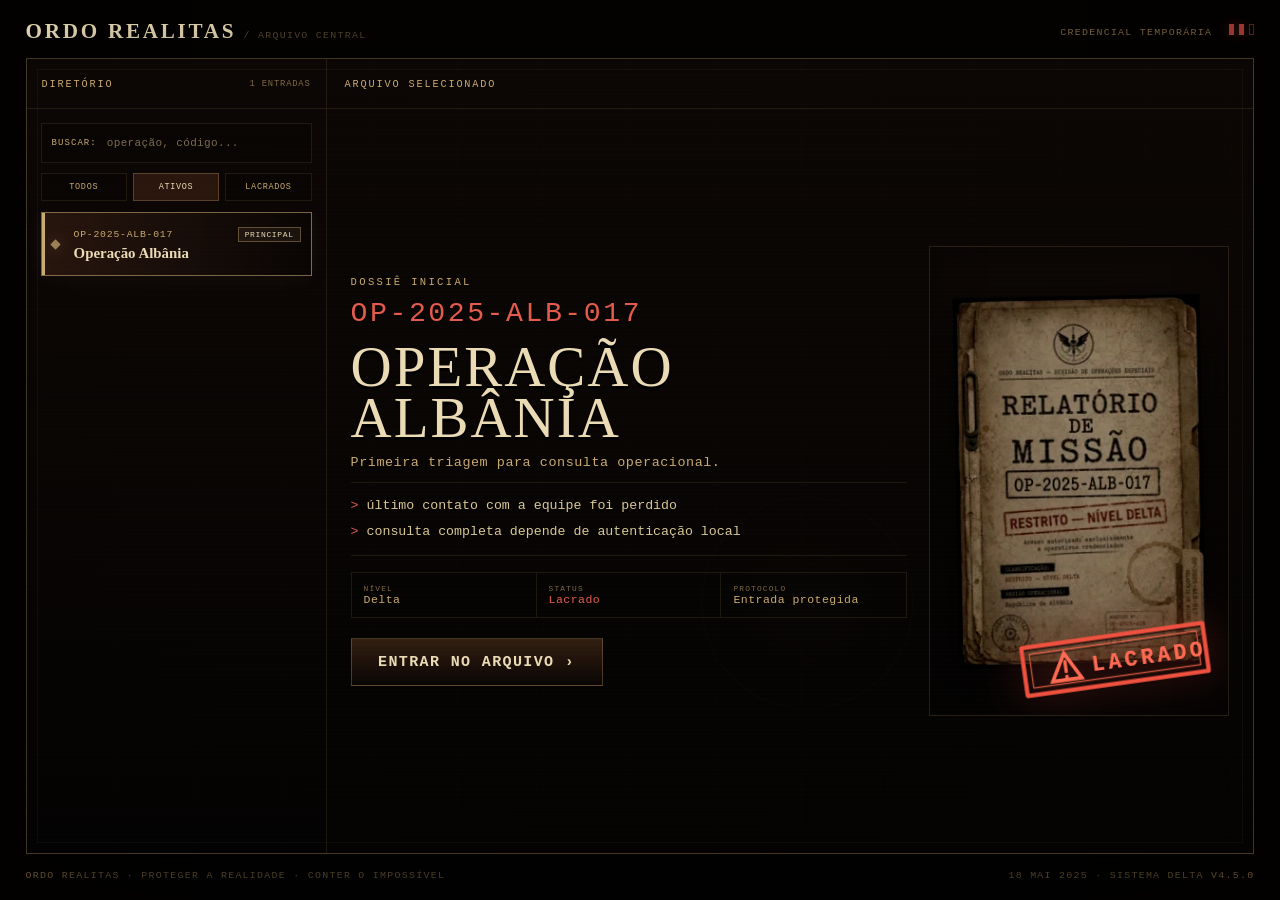
==== commit 86df69be: "Add files via upload" ====
--- a/index.html
+++ b/index.html
@@ -44,17 +44,37 @@
     .dir-head{height:50px;border-bottom:1px solid var(--soft);display:flex;align-items:center;justify-content:space-between;gap:10px;padding:0 15px}.label{font-family:var(--mono);letter-spacing:.18em;text-transform:uppercase;color:var(--paper2);font-size:.64rem}.subtle{font-family:var(--mono);letter-spacing:.095em;text-transform:uppercase;color:var(--muted);font-size:.55rem}
     .search{height:40px;margin:14px 14px 10px;border:1px solid var(--soft);background:rgba(0,0,0,.24);display:flex;align-items:center;padding:0 10px;gap:8px;position:relative;z-index:1}.search span{font-family:var(--mono);font-size:.56rem;letter-spacing:.12em;text-transform:uppercase;color:var(--paper2);white-space:nowrap}.search input{flex:1;min-width:0;border:0;outline:0;background:transparent;color:var(--paper);font-family:var(--mono);font-size:.69rem;letter-spacing:.03em}.search input::placeholder{color:#7c6b4f}
     .filters{display:flex;gap:6px;padding:0 14px 11px;position:relative;z-index:1}.filter{height:28px;flex:1;border:1px solid var(--soft);background:rgba(0,0,0,.24);color:var(--paper2);font-family:var(--mono);font-size:.53rem;letter-spacing:.08em;text-transform:uppercase}.filter.active,.filter:hover{background:rgba(69,37,22,.52);border-color:var(--line);color:var(--paper)}
-    .file-list{min-height:0;overflow:auto;display:grid;align-content:start;gap:7px;padding:0 14px 12px;scrollbar-width:thin;scrollbar-color:var(--blood) rgba(201,170,111,.08);position:relative;z-index:1}.file-item{width:100%;min-height:64px;border:1px solid var(--soft);background:rgba(0,0,0,.16);display:grid;grid-template-columns:12px 1fr;gap:10px;align-items:center;padding:9px 10px;text-align:left;color:var(--paper);position:relative;overflow:hidden}.file-item:hover{border-color:rgba(201,170,111,.28);background:rgba(255,255,255,.018)}.file-item.active{border-color:rgba(201,170,111,.58);background:linear-gradient(90deg,rgba(54,30,18,.66),rgba(0,0,0,.2));box-shadow:inset 3px 0 0 var(--paper2),0 0 18px rgba(201,170,111,.07)}.dot{width:7px;height:7px;border:1px solid var(--blood);transform:rotate(45deg);opacity:.72}.file-item.active .dot{background:var(--paper2);border-color:var(--paper2);box-shadow:0 0 14px rgba(201,170,111,.45)}.file-main{min-width:0;display:grid;gap:4px}.file-top{display:flex;align-items:center;justify-content:space-between;gap:8px;min-width:0}.file-code{font-family:var(--mono);font-size:.61rem;letter-spacing:.08em;color:var(--paper2);white-space:nowrap;overflow:hidden;text-overflow:ellipsis}.file-name{font-size:.93rem;line-height:1.05;font-weight:700;white-space:nowrap;overflow:hidden;text-overflow:ellipsis}.file-badge{padding:2px 6px;border:1px solid rgba(201,170,111,.22);font-family:var(--mono);font-size:.5rem;letter-spacing:.08em;text-transform:uppercase;color:var(--muted);white-space:nowrap}.file-badge.alert{border-color:rgba(166,58,50,.35);color:var(--blood2)}.file-badge.locked{border-color:rgba(169,189,128,.28);color:#b9cf8f}
+    .file-list{min-height:0;overflow:auto;display:grid;align-content:start;gap:7px;padding:0 14px 12px;scrollbar-width:thin;scrollbar-color:var(--blood) rgba(201,170,111,.08);position:relative;z-index:1}.file-item{width:100%;min-height:64px;border:1px solid var(--soft);background:rgba(0,0,0,.16);display:grid;grid-template-columns:12px 1fr;gap:10px;align-items:center;padding:9px 10px;text-align:left;color:var(--paper);position:relative;overflow:hidden}.file-item:hover{border-color:rgba(201,170,111,.28);background:rgba(255,255,255,.018)}.file-item.active{border-color:rgba(201,170,111,.58);background:linear-gradient(90deg,rgba(54,30,18,.66),rgba(0,0,0,.2));box-shadow:inset 3px 0 0 var(--paper2),0 0 18px rgba(201,170,111,.07)}.dot{width:7px;height:7px;border:1px solid var(--blood);transform:rotate(45deg);opacity:.72}.file-item.active .dot{background:var(--paper2);border-color:var(--paper2);box-shadow:0 0 14px rgba(201,170,111,.45)}.file-main{min-width:0;display:grid;gap:4px}.file-top{display:flex;align-items:center;justify-content:space-between;gap:8px;min-width:0}.file-code{font-family:var(--mono);font-size:.61rem;letter-spacing:.08em;color:var(--paper2);white-space:nowrap;overflow:hidden;text-overflow:ellipsis}.file-name{font-size:.93rem;line-height:1.05;font-weight:700;white-space:nowrap;overflow:hidden;text-overflow:ellipsis}.file-badge{padding:2px 6px;border:1px solid rgba(201,170,111,.22);font-family:var(--mono);font-size:.5rem;letter-spacing:.08em;text-transform:uppercase;color:var(--muted);white-space:nowrap}.file-badge.alert{border-color:rgba(166,58,50,.35);color:var(--blood2)}.file-badge.locked{border-color:rgba(169,189,128,.28);color:#b9cf8f}.file-badge.principal{border-color:rgba(201,170,111,.4);background:rgba(201,170,111,.08);color:var(--paper)}
 
     .mission{position:relative;z-index:2;min-height:0;display:grid;grid-template-rows:auto 1fr}.mission-top{height:50px;border-bottom:1px solid var(--soft);display:flex;align-items:center;gap:14px;padding:0 18px}.mission-grid{min-height:0;padding:22px 24px;display:grid;grid-template-columns:minmax(520px,1fr) 300px;gap:22px;align-items:center}.mission-copy{min-width:0;display:grid;gap:12px;align-content:center;position:relative;max-width:700px}.mission-copy::after{content:"";position:absolute;right:-6px;top:54%;width:210px;height:210px;border:1px solid rgba(201,170,111,.04);border-radius:50%;background:radial-gradient(circle,rgba(201,170,111,.02),transparent 62%);opacity:.55;pointer-events:none}.kicker{font-family:var(--mono);font-size:.66rem;letter-spacing:.22em;text-transform:uppercase;color:var(--paper2)}.mission-code{font-family:var(--mono);font-size:clamp(1.35rem,2.2vw,2.45rem);letter-spacing:.09em;color:var(--blood2);line-height:1}.mission-title{font-size:clamp(2.55rem,4.45vw,4.55rem);letter-spacing:.035em;text-transform:uppercase;line-height:.9;color:var(--paper);text-shadow:0 3px 0 #000;max-width:10ch}.mission-sub{font-family:var(--mono);font-size:.84rem;letter-spacing:.04em;color:var(--paper2);margin-top:0;max-width:520px}.mission-note{max-width:560px;border-top:1px solid var(--soft);border-bottom:1px solid var(--soft);padding:13px 0;display:grid;gap:7px}.note-line{font-family:var(--mono);font-size:.83rem;color:#d9c795;line-height:1.45}.note-line::before{content:"> ";color:var(--blood2)}.note-line b{color:#fff;font-weight:700}.actions{display:flex;align-items:center;gap:14px;margin-top:8px}.btn{height:48px;padding:0 23px;border:1px solid var(--line);background:linear-gradient(180deg,rgba(58,35,20,.84),rgba(10,6,4,.94));color:var(--paper);font-family:var(--mono);font-size:.94rem;font-weight:700;letter-spacing:.09em;text-transform:uppercase;display:inline-flex;align-items:center;justify-content:center;min-width:252px}.btn:hover{border-color:rgba(234,219,181,.65);filter:brightness(1.1)}.btn.dark{background:rgba(0,0,0,.22);font-weight:500;color:var(--paper2);pointer-events:none;opacity:.62}
     .visual-strip{height:46px;display:grid;grid-template-columns:repeat(3,1fr);gap:0;margin-top:4px;border:1px solid var(--soft);max-width:560px}.strip-cell{display:grid;align-content:center;padding:0 12px;border-right:1px solid var(--soft);background:rgba(0,0,0,.12)}.strip-cell:last-child{border-right:0}.strip-cell small{font-family:var(--mono);letter-spacing:.15em;text-transform:uppercase;color:var(--muted);font-size:.49rem}.strip-cell b{font-family:var(--mono);letter-spacing:.04em;font-size:.72rem;color:var(--paper2);font-weight:400}.strip-cell.alert b{color:var(--blood2)}
     .preview{height:min(62vh,470px);min-height:348px;border:1px solid rgba(201,170,111,.16);background:linear-gradient(180deg,rgba(17,10,6,.28),rgba(0,0,0,.14));display:grid;place-items:center;position:relative;overflow:hidden;box-shadow:inset 0 0 42px rgba(0,0,0,.4)}.preview::before{display:none}.preview .watermark{display:none}.preview .cover{position:relative;z-index:1;max-width:83%;max-height:86%;object-fit:contain;filter:brightness(.94) contrast(1.08) drop-shadow(0 24px 28px rgba(0,0,0,.75));transform:rotate(-1.1deg)}.preview .stamp{position:absolute;z-index:4;right:14px;bottom:20px;width:198px;opacity:1;filter:drop-shadow(0 0 20px rgba(255,83,64,.5)) drop-shadow(0 2px 0 rgba(0,0,0,.75));transform:rotate(-8deg)}.preview.locked .cover{opacity:.18}.preview.locked .stamp{display:none}.preview-caption{display:none}
 
     @media(max-width:1120px){.terminal{grid-template-columns:290px 1fr}.mission-grid{grid-template-columns:1fr 250px;gap:18px}.mission-title{font-size:3.25rem}.preview{min-height:300px}.top strong{font-size:1.08rem}.visual-strip{grid-template-columns:1fr}}
-    @media(max-width:900px){html,body{overflow:auto}.app{height:auto;min-height:100svh;overflow:visible}.terminal{min-height:calc(100svh - 76px);grid-template-columns:1fr}.directory{border-right:0;border-bottom:1px solid var(--soft);min-height:340px}.mission-grid{grid-template-columns:1fr}.preview{height:310px}.file-list{max-height:240px}.top,.foot{font-size:.54rem}.mission-title{font-size:3rem}}
+    @media(max-width:900px){html,body{overflow:auto}.app{height:auto;min-height:100svh;overflow:visible}.terminal{min-height:calc(100svh - 76px);grid-template-columns:1fr}.directory{border-right:0;border-bottom:1px solid var(--soft);min-height:340px}.mission-grid{grid-template-columns:1fr}.preview{height:310px}.file-list{max-height:240px}.top,.foot{font-size:.54rem}.mission-title{font-size:3rem}.boot-panel{padding:22px 18px}.boot-sub{font-size:.78rem}}
+    @media(max-width:640px){.app{padding:10px 10px 12px;grid-template-rows:auto 1fr auto;gap:8px}.top,.foot{white-space:normal;flex-wrap:wrap;row-gap:6px;align-items:flex-start}.top strong{font-size:.98rem}.terminal{border-left:0;border-right:0}.dir-head,.mission-top{height:42px;padding:0 12px}.directory{min-height:300px}.search{margin:10px 10px 8px;height:38px}.search span{font-size:.52rem}.search input{font-size:.64rem}.filters{padding:0 10px 10px;gap:4px}.filter{font-size:.5rem}.file-list{padding:0 10px 10px;max-height:188px}.file-item{min-height:58px;padding:8px 8px}.file-code{font-size:.57rem}.file-name{font-size:.86rem}.mission-grid{padding:16px 14px 18px;gap:16px}.mission-copy{gap:10px}.mission-code{font-size:clamp(1rem,7vw,1.45rem)}.mission-title{font-size:clamp(2rem,12vw,2.9rem)}.mission-sub{font-size:.76rem;max-width:none}.mission-note{padding:10px 0;gap:6px}.note-line{font-size:.75rem}.visual-strip{grid-template-columns:1fr;height:auto;max-width:none}.strip-cell{min-height:44px;padding:8px 10px}.strip-cell small{font-size:.47rem}.strip-cell b{font-size:.7rem}.actions{flex-direction:column;align-items:stretch;gap:10px}.btn,.btn.dark{width:100%;min-width:0;height:46px;padding:0 16px;font-size:.86rem}.preview{height:250px;min-height:250px}.preview .cover{max-width:78%;max-height:82%}.preview .stamp{width:156px;right:8px;bottom:10px}.boot-panel{width:min(100%,calc(100vw - 24px));padding:18px 16px}.boot-logo{gap:10px}.boot-mark{font-size:1rem}.boot-status{font-size:.68rem}}
+    @media(max-width:420px){.top,.foot{font-size:.5rem}.top strong{display:block;margin-bottom:4px}.mission-title{font-size:clamp(1.8rem,12vw,2.55rem)}.preview{height:220px;min-height:220px}.preview .stamp{width:138px}.boot-title{font-size:1.15rem}.boot-sub{font-size:.74rem;line-height:1.45}}
+
+    .boot{position:fixed;inset:0;z-index:120;display:grid;place-items:center;background:linear-gradient(180deg,rgba(4,3,2,.82),rgba(2,1,1,.92));backdrop-filter:blur(1.5px);transition:opacity .45s ease,visibility .45s ease}.boot.hidden{opacity:0;visibility:hidden;pointer-events:none}.boot-panel{width:min(560px,calc(100vw - 40px));border:1px solid rgba(201,170,111,.16);background:linear-gradient(180deg,rgba(9,6,4,.88),rgba(4,3,2,.94));padding:26px 28px;box-shadow:0 20px 60px rgba(0,0,0,.56);position:relative;overflow:hidden}.boot-panel::before{content:"";position:absolute;inset:10px;border:1px solid rgba(201,170,111,.05);pointer-events:none}.boot-logo{display:flex;align-items:center;gap:12px;margin-bottom:14px}.boot-logo img{width:42px;height:42px;object-fit:contain;filter:grayscale(1) brightness(1.08)}.boot-mark{font-family:var(--serif);font-size:1.15rem;letter-spacing:.12em;color:var(--paper)}.boot-kicker{font-family:var(--mono);font-size:.66rem;letter-spacing:.24em;text-transform:uppercase;color:var(--paper2);margin-bottom:10px}.boot-title{font-size:clamp(1.35rem,2.7vw,2rem);line-height:1.06;text-transform:uppercase;letter-spacing:.08em;color:var(--paper);margin:0 0 12px}.boot-sub{max-width:460px;margin:0 0 18px;font-family:var(--mono);font-size:.82rem;line-height:1.55;color:#d2be8d}.boot-progress{height:8px;border:1px solid rgba(201,170,111,.16);background:rgba(0,0,0,.36);overflow:hidden;position:relative}.boot-progress span{display:block;height:100%;width:0;background:linear-gradient(90deg,rgba(110,52,36,.68),rgba(227,91,77,.82),rgba(201,170,111,.72));transition:width 1.2s cubic-bezier(.2,.7,.2,1)}.boot-status{display:grid;gap:6px;margin-top:14px;font-family:var(--mono);font-size:.72rem;color:#ccb98b}.boot-status div::before{content:"> ";color:var(--blood2)}.boot-skip{margin-top:14px;font-family:var(--mono);font-size:.58rem;letter-spacing:.14em;text-transform:uppercase;color:var(--muted)}
   </style>
 </head>
 <body>
+
+  <div class="boot" id="bootScreen" aria-hidden="true">
+    <div class="boot-panel">
+      <div class="boot-logo"><img src="assets/ordo-mark-parchment.png" alt=""><div class="boot-mark">Ordo Realitas</div></div>
+      <div class="boot-kicker">Acesso ao diretório principal</div>
+      <h1 class="boot-title">Preparando terminal operacional</h1>
+      <p class="boot-sub">Sincronizando índice, liberando consulta local e carregando o arquivo ativo do operador.</p>
+      <div class="boot-progress" aria-hidden="true"><span id="bootBar"></span></div>
+      <div class="boot-status">
+        <div>credencial temporária validada</div>
+        <div>arquivo ativo isolado para leitura</div>
+        <div>terminal pronto</div>
+      </div>
+      <div class="boot-skip">aguarde liberação do sistema</div>
+    </div>
+  </div>
   <div class="app">
     <header class="top"><div><strong>ORDO REALITAS</strong> <span class="crumb">/ arquivo central</span></div><div>credencial temporária <span class="led"><i class="on"></i><i class="on"></i><i></i></span></div></header>
     <main class="terminal">
@@ -62,7 +82,7 @@
       <aside class="directory">
         <div class="dir-head"><span class="label">Diretório</span><span class="subtle" id="entryCount">9 entradas</span></div>
         <label class="search"><span>Buscar:</span><input id="search" placeholder="operação, código..." autocomplete="off"></label>
-        <div class="filters"><button class="filter active" data-filter="all">Todos</button><button class="filter" data-filter="active">Ativos</button><button class="filter" data-filter="sealed">Lacrados</button></div>
+        <div class="filters"><button class="filter" data-filter="all">Todos</button><button class="filter active" data-filter="active">Ativos</button><button class="filter" data-filter="sealed">Lacrados</button></div>
         <div class="file-list" id="fileList"></div>
       </aside>
       <section class="mission">
@@ -81,7 +101,7 @@
         </div>
       </section>
     </main>
-    <footer class="foot"><span>Ordo Realitas · proteger a realidade · conter o impossível</span><span>18 mai 2025 · sistema delta v4.3.0</span></footer>
+    <footer class="foot"><span>Ordo Realitas · proteger a realidade · conter o impossível</span><span>18 mai 2025 · sistema delta v4.5.0</span></footer>
   </div>
 <script>
 const records=[
@@ -95,13 +115,15 @@
  {id:'r7',code:'ANX-████-042',title:'Anexo lacrado',kind:'Anexo',level:'Delta',status:'Lacrado',state:'sealed',subtitle:'Anexo operacional',lines:['anexo vinculado à operação','liberação futura prevista']},
  {id:'r8',code:'LOG-2025-██',title:'Registro corrompido',kind:'Log parcial',level:'Restrito',status:'Corrompido',state:'sealed',subtitle:'Log danificado',lines:['fragmentos recuperados','reconstrução pendente']}
 ];
-let selected=records[0],filter='all',term='';
+let selected=records[0],filter='active',term='';
 const list=document.getElementById('fileList'),search=document.getElementById('search');
 function visible(){return records.filter(r=>(filter==='all'||r.state===filter)&&(`${r.code} ${r.title} ${r.kind} ${r.level}`.toLowerCase().includes(term.toLowerCase())))}
-function renderList(){list.innerHTML='';const items=visible();if(!items.find(r=>r.id===selected.id))selected=items[0]||records[0];items.forEach(r=>{const b=document.createElement('button');const badgeClass=r.status==='Lacrado'?'alert':(r.status==='Bloqueado'?'locked':'');b.className='file-item '+(r.id===selected.id?'active':'');b.innerHTML=`<span class="dot" aria-hidden="true"></span><div class="file-main"><div class="file-top"><div class="file-code">${r.code}</div><span class="file-badge ${badgeClass}">${r.status}</span></div><div class="file-name">${r.title}</div></div>`;b.onclick=()=>{selected=r;render()};list.appendChild(b)});document.getElementById('entryCount').textContent=items.length+' entradas'}
+function renderList(){list.innerHTML='';const items=visible();if(!items.find(r=>r.id===selected.id))selected=items[0]||records[0];items.forEach(r=>{const b=document.createElement('button');b.className='file-item '+(r.id===selected.id?'active':'');const badge=(r.id===selected.id)?'<span class="file-badge principal">Principal</span>':'';b.innerHTML=`<span class="dot" aria-hidden="true"></span><div class="file-main"><div class="file-top"><div class="file-code">${r.code}</div>${badge}</div><div class="file-name">${r.title}</div></div>`;b.onclick=()=>{selected=r;render()};list.appendChild(b)});document.getElementById('entryCount').textContent=items.length+' entradas'}
 function render(){renderList();document.getElementById('selectedType').textContent=selected.kind;document.getElementById('selectedCode').textContent=selected.code;document.getElementById('selectedTitle').textContent=selected.title;document.getElementById('selectedSubtitle').textContent=selected.subtitle;document.getElementById('briefLines').innerHTML=selected.lines.map(x=>`<div class="note-line">${x}</div>`).join('');const fallback=[['Estado',selected.status,selected.state==='active'?'':'alert'],['Nível',selected.level,selected.level==='Restrito'?'alert':''],['Consulta','Indisponível','alert']];const strip=selected.strip||fallback;document.getElementById('visualStrip').innerHTML=strip.map(s=>`<div class="strip-cell ${s[2]||''}"><small>${s[0]}</small><b>${s[1]}</b></div>`).join('');document.getElementById('previewBox').classList.toggle('locked',selected.state!=='active');document.getElementById('previewImg').src=selected.id==='alb'?'assets/operacao-albania-thumb-grade.webp':'assets/ordo-mark-blood.png';document.getElementById('actions').innerHTML=selected.state==='active'?`<a class="btn" href="${selected.url}">Entrar no arquivo ›</a>`:`<button class="btn dark" disabled>Registro indisponível</button>`}
 document.querySelectorAll('.filter').forEach(btn=>btn.onclick=()=>{document.querySelectorAll('.filter').forEach(x=>x.classList.remove('active'));btn.classList.add('active');filter=btn.dataset.filter;render()});
-search.addEventListener('input',e=>{term=e.target.value.trim();render()});render();
+search.addEventListener('input',e=>{term=e.target.value.trim();render()});
+function initBoot(){const boot=document.getElementById('bootScreen');const bar=document.getElementById('bootBar');if(!boot||!bar)return;const seen=sessionStorage.getItem('ordo_boot_home_seen');if(seen==='1'){boot.classList.add('hidden');render();return;}requestAnimationFrame(()=>{bar.style.width='100%';});setTimeout(()=>{boot.classList.add('hidden');sessionStorage.setItem('ordo_boot_home_seen','1');render();},1250);}
+initBoot();
 </script>
 </body>
 </html>
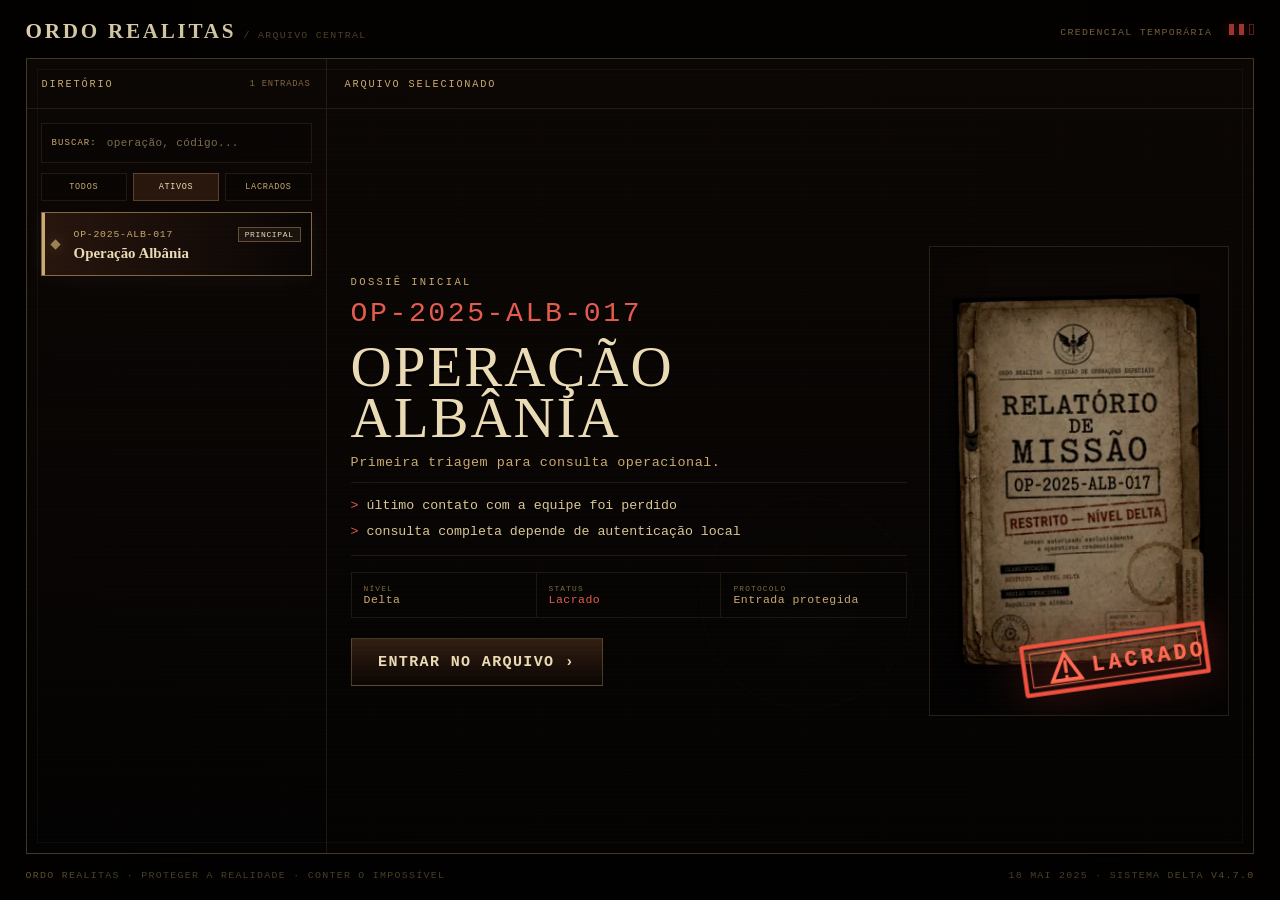
==== commit ffec0e7d: "Add files via upload" ====
--- a/index.html
+++ b/index.html
@@ -101,7 +101,7 @@
         </div>
       </section>
     </main>
-    <footer class="foot"><span>Ordo Realitas · proteger a realidade · conter o impossível</span><span>18 mai 2025 · sistema delta v4.5.0</span></footer>
+    <footer class="foot"><span>Ordo Realitas · proteger a realidade · conter o impossível</span><span>18 mai 2025 · sistema delta v4.7.0</span></footer>
   </div>
 <script>
 const records=[
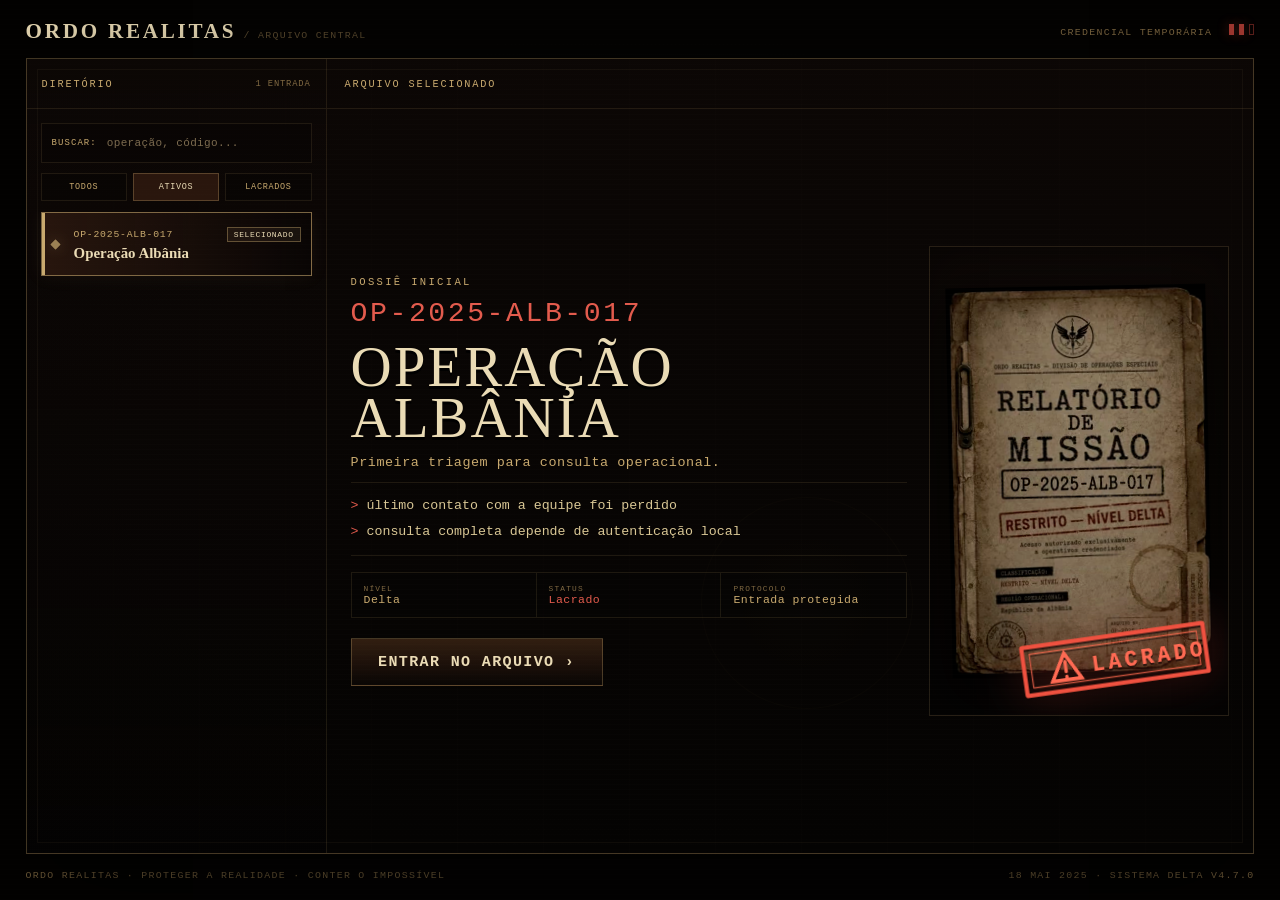
==== commit a502fc53: "Add files via upload" ====
--- a/index.html
+++ b/index.html
@@ -5,58 +5,7 @@
   <meta name="viewport" content="width=device-width, initial-scale=1" />
   <title>Ordo Realitas — Arquivo Central</title>
   <meta name="theme-color" content="#030201" />
-  <style>
-    :root{
-      --void:#030201;
-      --black:#070403;
-      --panel:#0d0805;
-      --panel2:#160d08;
-      --paper:#eadbb5;
-      --paper2:#c9aa6f;
-      --muted:#806942;
-      --faint:#453721;
-      --blood:#a63a32;
-      --blood2:#e35b4d;
-      --green:#a9bd80;
-      --line:rgba(201,170,111,.30);
-      --soft:rgba(201,170,111,.12);
-      --redline:rgba(166,58,50,.34);
-      --mono:"Courier New",ui-monospace,monospace;
-      --serif:Georgia,"Times New Roman",serif;
-    }
-
-    *{box-sizing:border-box}
-    html,body{height:100%;margin:0;overflow:hidden;background:var(--void);color:var(--paper);font-family:var(--serif)}
-    body::before{content:"";position:fixed;inset:0;z-index:-4;background:linear-gradient(90deg,rgba(0,0,0,.94),rgba(0,0,0,.66),rgba(0,0,0,.92)),url('arquivos/operacao-albania/backgrounds/mesa.webp') center/cover no-repeat;filter:brightness(.37) saturate(.72)}
-    body::after{content:"";position:fixed;inset:0;z-index:50;pointer-events:none;background:radial-gradient(ellipse at center,transparent 50%,rgba(0,0,0,.62) 100%),repeating-linear-gradient(0deg,rgba(255,255,255,.018) 0 1px,transparent 1px 5px);opacity:.22;mix-blend-mode:screen}
-    button,a,input{font:inherit}button{cursor:pointer}a{text-decoration:none;color:inherit}
-
-    .app{height:100svh;padding:14px clamp(18px,2vw,34px);display:grid;grid-template-rows:34px 1fr 22px;gap:10px;min-height:0}
-    .top,.foot{width:min(1580px,100%);margin:0 auto;display:flex;align-items:center;justify-content:space-between;gap:18px;font-family:var(--mono);text-transform:uppercase;letter-spacing:.13em;font-size:.62rem;color:var(--muted);white-space:nowrap}
-    .top strong{font-family:var(--serif);font-size:1.32rem;color:var(--paper);letter-spacing:.13em;text-shadow:0 2px 0 #000}.crumb{opacity:.68}.led{display:inline-flex;gap:5px;margin-left:10px}.led i{width:5px;height:11px;border:1px solid rgba(166,58,50,.55)}.led i.on{background:var(--blood);border-color:var(--blood);box-shadow:0 0 12px rgba(227,91,77,.35)}
-
-    .terminal{width:min(1580px,100%);min-height:0;margin:0 auto;border:1px solid var(--line);background:linear-gradient(180deg,rgba(12,7,5,.96),rgba(4,3,2,.99));box-shadow:0 34px 110px rgba(0,0,0,.72);position:relative;overflow:hidden;display:grid;grid-template-columns:300px minmax(0,1fr)}
-    .terminal::before{content:"";position:absolute;inset:10px;border:1px solid rgba(201,170,111,.055);pointer-events:none;z-index:5}
-    .terminal::after{content:"";position:absolute;inset:0;pointer-events:none;background:repeating-linear-gradient(90deg,rgba(201,170,111,.018) 0 1px,transparent 1px 86px);opacity:.32}
-    .corner{position:absolute;width:25px;height:25px;z-index:6}.tl{top:-1px;left:-1px;border-top:1px solid var(--paper2);border-left:1px solid var(--paper2)}.tr{top:-1px;right:-1px;border-top:1px solid var(--paper2);border-right:1px solid var(--paper2)}.bl{bottom:-1px;left:-1px;border-bottom:1px solid var(--paper2);border-left:1px solid var(--paper2)}.br{bottom:-1px;right:-1px;border-bottom:1px solid var(--paper2);border-right:1px solid var(--paper2)}
-
-    .directory{position:relative;z-index:2;min-height:0;border-right:1px solid var(--soft);display:grid;grid-template-rows:auto auto auto 1fr;background:linear-gradient(180deg,rgba(12,7,5,.72),rgba(1,1,1,.22))}
-    .dir-head{height:50px;border-bottom:1px solid var(--soft);display:flex;align-items:center;justify-content:space-between;gap:10px;padding:0 15px}.label{font-family:var(--mono);letter-spacing:.18em;text-transform:uppercase;color:var(--paper2);font-size:.64rem}.subtle{font-family:var(--mono);letter-spacing:.095em;text-transform:uppercase;color:var(--muted);font-size:.55rem}
-    .search{height:40px;margin:14px 14px 10px;border:1px solid var(--soft);background:rgba(0,0,0,.24);display:flex;align-items:center;padding:0 10px;gap:8px;position:relative;z-index:1}.search span{font-family:var(--mono);font-size:.56rem;letter-spacing:.12em;text-transform:uppercase;color:var(--paper2);white-space:nowrap}.search input{flex:1;min-width:0;border:0;outline:0;background:transparent;color:var(--paper);font-family:var(--mono);font-size:.69rem;letter-spacing:.03em}.search input::placeholder{color:#7c6b4f}
-    .filters{display:flex;gap:6px;padding:0 14px 11px;position:relative;z-index:1}.filter{height:28px;flex:1;border:1px solid var(--soft);background:rgba(0,0,0,.24);color:var(--paper2);font-family:var(--mono);font-size:.53rem;letter-spacing:.08em;text-transform:uppercase}.filter.active,.filter:hover{background:rgba(69,37,22,.52);border-color:var(--line);color:var(--paper)}
-    .file-list{min-height:0;overflow:auto;display:grid;align-content:start;gap:7px;padding:0 14px 12px;scrollbar-width:thin;scrollbar-color:var(--blood) rgba(201,170,111,.08);position:relative;z-index:1}.file-item{width:100%;min-height:64px;border:1px solid var(--soft);background:rgba(0,0,0,.16);display:grid;grid-template-columns:12px 1fr;gap:10px;align-items:center;padding:9px 10px;text-align:left;color:var(--paper);position:relative;overflow:hidden}.file-item:hover{border-color:rgba(201,170,111,.28);background:rgba(255,255,255,.018)}.file-item.active{border-color:rgba(201,170,111,.58);background:linear-gradient(90deg,rgba(54,30,18,.66),rgba(0,0,0,.2));box-shadow:inset 3px 0 0 var(--paper2),0 0 18px rgba(201,170,111,.07)}.dot{width:7px;height:7px;border:1px solid var(--blood);transform:rotate(45deg);opacity:.72}.file-item.active .dot{background:var(--paper2);border-color:var(--paper2);box-shadow:0 0 14px rgba(201,170,111,.45)}.file-main{min-width:0;display:grid;gap:4px}.file-top{display:flex;align-items:center;justify-content:space-between;gap:8px;min-width:0}.file-code{font-family:var(--mono);font-size:.61rem;letter-spacing:.08em;color:var(--paper2);white-space:nowrap;overflow:hidden;text-overflow:ellipsis}.file-name{font-size:.93rem;line-height:1.05;font-weight:700;white-space:nowrap;overflow:hidden;text-overflow:ellipsis}.file-badge{padding:2px 6px;border:1px solid rgba(201,170,111,.22);font-family:var(--mono);font-size:.5rem;letter-spacing:.08em;text-transform:uppercase;color:var(--muted);white-space:nowrap}.file-badge.alert{border-color:rgba(166,58,50,.35);color:var(--blood2)}.file-badge.locked{border-color:rgba(169,189,128,.28);color:#b9cf8f}.file-badge.principal{border-color:rgba(201,170,111,.4);background:rgba(201,170,111,.08);color:var(--paper)}
-
-    .mission{position:relative;z-index:2;min-height:0;display:grid;grid-template-rows:auto 1fr}.mission-top{height:50px;border-bottom:1px solid var(--soft);display:flex;align-items:center;gap:14px;padding:0 18px}.mission-grid{min-height:0;padding:22px 24px;display:grid;grid-template-columns:minmax(520px,1fr) 300px;gap:22px;align-items:center}.mission-copy{min-width:0;display:grid;gap:12px;align-content:center;position:relative;max-width:700px}.mission-copy::after{content:"";position:absolute;right:-6px;top:54%;width:210px;height:210px;border:1px solid rgba(201,170,111,.04);border-radius:50%;background:radial-gradient(circle,rgba(201,170,111,.02),transparent 62%);opacity:.55;pointer-events:none}.kicker{font-family:var(--mono);font-size:.66rem;letter-spacing:.22em;text-transform:uppercase;color:var(--paper2)}.mission-code{font-family:var(--mono);font-size:clamp(1.35rem,2.2vw,2.45rem);letter-spacing:.09em;color:var(--blood2);line-height:1}.mission-title{font-size:clamp(2.55rem,4.45vw,4.55rem);letter-spacing:.035em;text-transform:uppercase;line-height:.9;color:var(--paper);text-shadow:0 3px 0 #000;max-width:10ch}.mission-sub{font-family:var(--mono);font-size:.84rem;letter-spacing:.04em;color:var(--paper2);margin-top:0;max-width:520px}.mission-note{max-width:560px;border-top:1px solid var(--soft);border-bottom:1px solid var(--soft);padding:13px 0;display:grid;gap:7px}.note-line{font-family:var(--mono);font-size:.83rem;color:#d9c795;line-height:1.45}.note-line::before{content:"> ";color:var(--blood2)}.note-line b{color:#fff;font-weight:700}.actions{display:flex;align-items:center;gap:14px;margin-top:8px}.btn{height:48px;padding:0 23px;border:1px solid var(--line);background:linear-gradient(180deg,rgba(58,35,20,.84),rgba(10,6,4,.94));color:var(--paper);font-family:var(--mono);font-size:.94rem;font-weight:700;letter-spacing:.09em;text-transform:uppercase;display:inline-flex;align-items:center;justify-content:center;min-width:252px}.btn:hover{border-color:rgba(234,219,181,.65);filter:brightness(1.1)}.btn.dark{background:rgba(0,0,0,.22);font-weight:500;color:var(--paper2);pointer-events:none;opacity:.62}
-    .visual-strip{height:46px;display:grid;grid-template-columns:repeat(3,1fr);gap:0;margin-top:4px;border:1px solid var(--soft);max-width:560px}.strip-cell{display:grid;align-content:center;padding:0 12px;border-right:1px solid var(--soft);background:rgba(0,0,0,.12)}.strip-cell:last-child{border-right:0}.strip-cell small{font-family:var(--mono);letter-spacing:.15em;text-transform:uppercase;color:var(--muted);font-size:.49rem}.strip-cell b{font-family:var(--mono);letter-spacing:.04em;font-size:.72rem;color:var(--paper2);font-weight:400}.strip-cell.alert b{color:var(--blood2)}
-    .preview{height:min(62vh,470px);min-height:348px;border:1px solid rgba(201,170,111,.16);background:linear-gradient(180deg,rgba(17,10,6,.28),rgba(0,0,0,.14));display:grid;place-items:center;position:relative;overflow:hidden;box-shadow:inset 0 0 42px rgba(0,0,0,.4)}.preview::before{display:none}.preview .watermark{display:none}.preview .cover{position:relative;z-index:1;max-width:83%;max-height:86%;object-fit:contain;filter:brightness(.94) contrast(1.08) drop-shadow(0 24px 28px rgba(0,0,0,.75));transform:rotate(-1.1deg)}.preview .stamp{position:absolute;z-index:4;right:14px;bottom:20px;width:198px;opacity:1;filter:drop-shadow(0 0 20px rgba(255,83,64,.5)) drop-shadow(0 2px 0 rgba(0,0,0,.75));transform:rotate(-8deg)}.preview.locked .cover{opacity:.18}.preview.locked .stamp{display:none}.preview-caption{display:none}
-
-    @media(max-width:1120px){.terminal{grid-template-columns:290px 1fr}.mission-grid{grid-template-columns:1fr 250px;gap:18px}.mission-title{font-size:3.25rem}.preview{min-height:300px}.top strong{font-size:1.08rem}.visual-strip{grid-template-columns:1fr}}
-    @media(max-width:900px){html,body{overflow:auto}.app{height:auto;min-height:100svh;overflow:visible}.terminal{min-height:calc(100svh - 76px);grid-template-columns:1fr}.directory{border-right:0;border-bottom:1px solid var(--soft);min-height:340px}.mission-grid{grid-template-columns:1fr}.preview{height:310px}.file-list{max-height:240px}.top,.foot{font-size:.54rem}.mission-title{font-size:3rem}.boot-panel{padding:22px 18px}.boot-sub{font-size:.78rem}}
-    @media(max-width:640px){.app{padding:10px 10px 12px;grid-template-rows:auto 1fr auto;gap:8px}.top,.foot{white-space:normal;flex-wrap:wrap;row-gap:6px;align-items:flex-start}.top strong{font-size:.98rem}.terminal{border-left:0;border-right:0}.dir-head,.mission-top{height:42px;padding:0 12px}.directory{min-height:300px}.search{margin:10px 10px 8px;height:38px}.search span{font-size:.52rem}.search input{font-size:.64rem}.filters{padding:0 10px 10px;gap:4px}.filter{font-size:.5rem}.file-list{padding:0 10px 10px;max-height:188px}.file-item{min-height:58px;padding:8px 8px}.file-code{font-size:.57rem}.file-name{font-size:.86rem}.mission-grid{padding:16px 14px 18px;gap:16px}.mission-copy{gap:10px}.mission-code{font-size:clamp(1rem,7vw,1.45rem)}.mission-title{font-size:clamp(2rem,12vw,2.9rem)}.mission-sub{font-size:.76rem;max-width:none}.mission-note{padding:10px 0;gap:6px}.note-line{font-size:.75rem}.visual-strip{grid-template-columns:1fr;height:auto;max-width:none}.strip-cell{min-height:44px;padding:8px 10px}.strip-cell small{font-size:.47rem}.strip-cell b{font-size:.7rem}.actions{flex-direction:column;align-items:stretch;gap:10px}.btn,.btn.dark{width:100%;min-width:0;height:46px;padding:0 16px;font-size:.86rem}.preview{height:250px;min-height:250px}.preview .cover{max-width:78%;max-height:82%}.preview .stamp{width:156px;right:8px;bottom:10px}.boot-panel{width:min(100%,calc(100vw - 24px));padding:18px 16px}.boot-logo{gap:10px}.boot-mark{font-size:1rem}.boot-status{font-size:.68rem}}
-    @media(max-width:420px){.top,.foot{font-size:.5rem}.top strong{display:block;margin-bottom:4px}.mission-title{font-size:clamp(1.8rem,12vw,2.55rem)}.preview{height:220px;min-height:220px}.preview .stamp{width:138px}.boot-title{font-size:1.15rem}.boot-sub{font-size:.74rem;line-height:1.45}}
-
-    .boot{position:fixed;inset:0;z-index:120;display:grid;place-items:center;background:linear-gradient(180deg,rgba(4,3,2,.82),rgba(2,1,1,.92));backdrop-filter:blur(1.5px);transition:opacity .45s ease,visibility .45s ease}.boot.hidden{opacity:0;visibility:hidden;pointer-events:none}.boot-panel{width:min(560px,calc(100vw - 40px));border:1px solid rgba(201,170,111,.16);background:linear-gradient(180deg,rgba(9,6,4,.88),rgba(4,3,2,.94));padding:26px 28px;box-shadow:0 20px 60px rgba(0,0,0,.56);position:relative;overflow:hidden}.boot-panel::before{content:"";position:absolute;inset:10px;border:1px solid rgba(201,170,111,.05);pointer-events:none}.boot-logo{display:flex;align-items:center;gap:12px;margin-bottom:14px}.boot-logo img{width:42px;height:42px;object-fit:contain;filter:grayscale(1) brightness(1.08)}.boot-mark{font-family:var(--serif);font-size:1.15rem;letter-spacing:.12em;color:var(--paper)}.boot-kicker{font-family:var(--mono);font-size:.66rem;letter-spacing:.24em;text-transform:uppercase;color:var(--paper2);margin-bottom:10px}.boot-title{font-size:clamp(1.35rem,2.7vw,2rem);line-height:1.06;text-transform:uppercase;letter-spacing:.08em;color:var(--paper);margin:0 0 12px}.boot-sub{max-width:460px;margin:0 0 18px;font-family:var(--mono);font-size:.82rem;line-height:1.55;color:#d2be8d}.boot-progress{height:8px;border:1px solid rgba(201,170,111,.16);background:rgba(0,0,0,.36);overflow:hidden;position:relative}.boot-progress span{display:block;height:100%;width:0;background:linear-gradient(90deg,rgba(110,52,36,.68),rgba(227,91,77,.82),rgba(201,170,111,.72));transition:width 1.2s cubic-bezier(.2,.7,.2,1)}.boot-status{display:grid;gap:6px;margin-top:14px;font-family:var(--mono);font-size:.72rem;color:#ccb98b}.boot-status div::before{content:"> ";color:var(--blood2)}.boot-skip{margin-top:14px;font-family:var(--mono);font-size:.58rem;letter-spacing:.14em;text-transform:uppercase;color:var(--muted)}
-  </style>
+  <link rel="stylesheet" href="css/home.css" />
 </head>
 <body>
 
@@ -80,7 +29,7 @@
     <main class="terminal">
       <span class="corner tl"></span><span class="corner tr"></span><span class="corner bl"></span><span class="corner br"></span>
       <aside class="directory">
-        <div class="dir-head"><span class="label">Diretório</span><span class="subtle" id="entryCount">9 entradas</span></div>
+        <div class="dir-head"><span class="label">Diretório</span><span class="subtle" id="entryCount">carregando</span></div>
         <label class="search"><span>Buscar:</span><input id="search" placeholder="operação, código..." autocomplete="off"></label>
         <div class="filters"><button class="filter" data-filter="all">Todos</button><button class="filter active" data-filter="active">Ativos</button><button class="filter" data-filter="sealed">Lacrados</button></div>
         <div class="file-list" id="fileList"></div>
@@ -89,10 +38,10 @@
         <div class="mission-top"><span class="label">Arquivo selecionado</span></div>
         <div class="mission-grid">
           <div class="mission-copy">
-            <div class="kicker" id="selectedType">Dossiê inicial</div>
-            <div class="mission-code" id="selectedCode">OP-2025-ALB-017</div>
-            <div class="mission-title" id="selectedTitle">Operação Albânia</div>
-            <div class="mission-sub" id="selectedSubtitle">Dossiê inicial lacrado</div>
+            <div class="kicker" id="selectedType">Carregando índice</div>
+            <div class="mission-code" id="selectedCode">--</div>
+            <div class="mission-title" id="selectedTitle">Arquivo central</div>
+            <div class="mission-sub" id="selectedSubtitle">Aguardando dados do índice centralizado.</div>
             <div class="mission-note" id="briefLines"></div>
             <div class="visual-strip" id="visualStrip"></div>
             <div class="actions" id="actions"></div>
@@ -103,27 +52,8 @@
     </main>
     <footer class="foot"><span>Ordo Realitas · proteger a realidade · conter o impossível</span><span>18 mai 2025 · sistema delta v4.7.0</span></footer>
   </div>
-<script>
-const records=[
- {id:'alb',code:'OP-2025-ALB-017',title:'Operação Albânia',kind:'Dossiê inicial',level:'Delta',status:'Lacrado',state:'active',url:'arquivos/operacao-albania/index.html',subtitle:'Primeira triagem para consulta operacional.',lines:['último contato com a equipe foi perdido','consulta completa depende de autenticação local'],strip:[['Nível','Delta',''],['Status','Lacrado','alert'],['Protocolo','Entrada protegida','']]},
- {id:'r1',code:'REG-????-III',title:'Registro indisponível',kind:'Registro',level:'Restrito',status:'Bloqueado',state:'sealed',subtitle:'Entrada indisponível',lines:['conteúdo indisponível para esta credencial','autorização superior necessária']},
- {id:'r2',code:'OP-????-III',title:'Operação velada',kind:'Operacional',level:'Restrito',status:'Bloqueado',state:'sealed',subtitle:'Operação não catalogada',lines:['identificação parcial recuperada','metadados corrompidos']},
- {id:'r3',code:'ARG-????-III',title:'Autorização pendente',kind:'Autorização',level:'Delta',status:'Lacrado',state:'sealed',subtitle:'Documento de autorização',lines:['requisição em espera','assinatura de comando ausente']},
- {id:'r4',code:'TEC-????-III',title:'Dados técnicos',kind:'Relatório',level:'Restrito',status:'Bloqueado',state:'sealed',subtitle:'Dados de contenção',lines:['pacote técnico oculto','protocolo de campo exigido']},
- {id:'r5',code:'CAS-????-III',title:'Caso arquivado',kind:'Registro arquivado',level:'Sigma',status:'Bloqueado',state:'sealed',subtitle:'Caso histórico',lines:['registro histórico preservado','credencial insuficiente']},
- {id:'r6',code:'MEM-0205-III',title:'Memorando interno',kind:'Memorando',level:'Restrito',status:'Bloqueado',state:'sealed',subtitle:'Comunicação interna',lines:['memorando não liberado','destinatário desconhecido']},
- {id:'r7',code:'ANX-████-042',title:'Anexo lacrado',kind:'Anexo',level:'Delta',status:'Lacrado',state:'sealed',subtitle:'Anexo operacional',lines:['anexo vinculado à operação','liberação futura prevista']},
- {id:'r8',code:'LOG-2025-██',title:'Registro corrompido',kind:'Log parcial',level:'Restrito',status:'Corrompido',state:'sealed',subtitle:'Log danificado',lines:['fragmentos recuperados','reconstrução pendente']}
-];
-let selected=records[0],filter='active',term='';
-const list=document.getElementById('fileList'),search=document.getElementById('search');
-function visible(){return records.filter(r=>(filter==='all'||r.state===filter)&&(`${r.code} ${r.title} ${r.kind} ${r.level}`.toLowerCase().includes(term.toLowerCase())))}
-function renderList(){list.innerHTML='';const items=visible();if(!items.find(r=>r.id===selected.id))selected=items[0]||records[0];items.forEach(r=>{const b=document.createElement('button');b.className='file-item '+(r.id===selected.id?'active':'');const badge=(r.id===selected.id)?'<span class="file-badge principal">Principal</span>':'';b.innerHTML=`<span class="dot" aria-hidden="true"></span><div class="file-main"><div class="file-top"><div class="file-code">${r.code}</div>${badge}</div><div class="file-name">${r.title}</div></div>`;b.onclick=()=>{selected=r;render()};list.appendChild(b)});document.getElementById('entryCount').textContent=items.length+' entradas'}
-function render(){renderList();document.getElementById('selectedType').textContent=selected.kind;document.getElementById('selectedCode').textContent=selected.code;document.getElementById('selectedTitle').textContent=selected.title;document.getElementById('selectedSubtitle').textContent=selected.subtitle;document.getElementById('briefLines').innerHTML=selected.lines.map(x=>`<div class="note-line">${x}</div>`).join('');const fallback=[['Estado',selected.status,selected.state==='active'?'':'alert'],['Nível',selected.level,selected.level==='Restrito'?'alert':''],['Consulta','Indisponível','alert']];const strip=selected.strip||fallback;document.getElementById('visualStrip').innerHTML=strip.map(s=>`<div class="strip-cell ${s[2]||''}"><small>${s[0]}</small><b>${s[1]}</b></div>`).join('');document.getElementById('previewBox').classList.toggle('locked',selected.state!=='active');document.getElementById('previewImg').src=selected.id==='alb'?'assets/operacao-albania-thumb-grade.webp':'assets/ordo-mark-blood.png';document.getElementById('actions').innerHTML=selected.state==='active'?`<a class="btn" href="${selected.url}">Entrar no arquivo ›</a>`:`<button class="btn dark" disabled>Registro indisponível</button>`}
-document.querySelectorAll('.filter').forEach(btn=>btn.onclick=()=>{document.querySelectorAll('.filter').forEach(x=>x.classList.remove('active'));btn.classList.add('active');filter=btn.dataset.filter;render()});
-search.addEventListener('input',e=>{term=e.target.value.trim();render()});
-function initBoot(){const boot=document.getElementById('bootScreen');const bar=document.getElementById('bootBar');if(!boot||!bar)return;const seen=sessionStorage.getItem('ordo_boot_home_seen');if(seen==='1'){boot.classList.add('hidden');render();return;}requestAnimationFrame(()=>{bar.style.width='100%';});setTimeout(()=>{boot.classList.add('hidden');sessionStorage.setItem('ordo_boot_home_seen','1');render();},1250);}
-initBoot();
-</script>
+  <script src="data/records.js" defer></script>
+  <script src="js/records-store.js" defer></script>
+  <script src="js/home.js" defer></script>
 </body>
 </html>
--- a/css/home.css
+++ b/css/home.css
@@ -0,0 +1,55 @@
+:root{
+      --void:#030201;
+      --black:#070403;
+      --panel:#0d0805;
+      --panel2:#160d08;
+      --paper:#eadbb5;
+      --paper2:#c9aa6f;
+      --muted:#806942;
+      --faint:#453721;
+      --blood:#a63a32;
+      --blood2:#e35b4d;
+      --green:#a9bd80;
+      --line:rgba(201,170,111,.30);
+      --soft:rgba(201,170,111,.12);
+      --redline:rgba(166,58,50,.34);
+      --mono:"Courier New",ui-monospace,monospace;
+      --serif:Georgia,"Times New Roman",serif;
+    }
+
+    *{box-sizing:border-box}
+    html,body{height:100%;margin:0;overflow:hidden;background:var(--void);color:var(--paper);font-family:var(--serif)}
+    body::before{content:"";position:fixed;inset:0;z-index:-4;background:linear-gradient(90deg,rgba(0,0,0,.94),rgba(0,0,0,.66),rgba(0,0,0,.92)),url('../arquivos/operacao-albania/backgrounds/mesa.webp') center/cover no-repeat;filter:brightness(.37) saturate(.72)}
+    body::after{content:"";position:fixed;inset:0;z-index:50;pointer-events:none;background:radial-gradient(ellipse at center,transparent 50%,rgba(0,0,0,.62) 100%),repeating-linear-gradient(0deg,rgba(255,255,255,.018) 0 1px,transparent 1px 5px);opacity:.22;mix-blend-mode:screen}
+    button,a,input{font:inherit}button{cursor:pointer}a{text-decoration:none;color:inherit}
+
+    .app{height:100svh;padding:14px clamp(18px,2vw,34px);display:grid;grid-template-rows:34px 1fr 22px;gap:10px;min-height:0}
+    .top,.foot{width:min(1580px,100%);margin:0 auto;display:flex;align-items:center;justify-content:space-between;gap:18px;font-family:var(--mono);text-transform:uppercase;letter-spacing:.13em;font-size:.62rem;color:var(--muted);white-space:nowrap}
+    .top strong{font-family:var(--serif);font-size:1.32rem;color:var(--paper);letter-spacing:.13em;text-shadow:0 2px 0 #000}.crumb{opacity:.68}.led{display:inline-flex;gap:5px;margin-left:10px}.led i{width:5px;height:11px;border:1px solid rgba(166,58,50,.55)}.led i.on{background:var(--blood);border-color:var(--blood);box-shadow:0 0 12px rgba(227,91,77,.35)}
+
+    .terminal{width:min(1580px,100%);min-height:0;margin:0 auto;border:1px solid var(--line);background:linear-gradient(180deg,rgba(12,7,5,.96),rgba(4,3,2,.99));box-shadow:0 34px 110px rgba(0,0,0,.72);position:relative;overflow:hidden;display:grid;grid-template-columns:300px minmax(0,1fr)}
+    .terminal::before{content:"";position:absolute;inset:10px;border:1px solid rgba(201,170,111,.055);pointer-events:none;z-index:5}
+    .terminal::after{content:"";position:absolute;inset:0;pointer-events:none;background:repeating-linear-gradient(90deg,rgba(201,170,111,.018) 0 1px,transparent 1px 86px);opacity:.32}
+    .corner{position:absolute;width:25px;height:25px;z-index:6}.tl{top:-1px;left:-1px;border-top:1px solid var(--paper2);border-left:1px solid var(--paper2)}.tr{top:-1px;right:-1px;border-top:1px solid var(--paper2);border-right:1px solid var(--paper2)}.bl{bottom:-1px;left:-1px;border-bottom:1px solid var(--paper2);border-left:1px solid var(--paper2)}.br{bottom:-1px;right:-1px;border-bottom:1px solid var(--paper2);border-right:1px solid var(--paper2)}
+
+    .directory{position:relative;z-index:2;min-height:0;border-right:1px solid var(--soft);display:grid;grid-template-rows:auto auto auto 1fr;background:linear-gradient(180deg,rgba(12,7,5,.72),rgba(1,1,1,.22))}
+    .dir-head{height:50px;border-bottom:1px solid var(--soft);display:flex;align-items:center;justify-content:space-between;gap:10px;padding:0 15px}.label{font-family:var(--mono);letter-spacing:.18em;text-transform:uppercase;color:var(--paper2);font-size:.64rem}.subtle{font-family:var(--mono);letter-spacing:.095em;text-transform:uppercase;color:var(--muted);font-size:.55rem}
+    .search{height:40px;margin:14px 14px 10px;border:1px solid var(--soft);background:rgba(0,0,0,.24);display:flex;align-items:center;padding:0 10px;gap:8px;position:relative;z-index:1}.search span{font-family:var(--mono);font-size:.56rem;letter-spacing:.12em;text-transform:uppercase;color:var(--paper2);white-space:nowrap}.search input{flex:1;min-width:0;border:0;outline:0;background:transparent;color:var(--paper);font-family:var(--mono);font-size:.69rem;letter-spacing:.03em}.search input::placeholder{color:#7c6b4f}
+    .filters{display:flex;gap:6px;padding:0 14px 11px;position:relative;z-index:1}.filter{height:28px;flex:1;border:1px solid var(--soft);background:rgba(0,0,0,.24);color:var(--paper2);font-family:var(--mono);font-size:.53rem;letter-spacing:.08em;text-transform:uppercase}.filter.active,.filter:hover{background:rgba(69,37,22,.52);border-color:var(--line);color:var(--paper)}
+    .file-list{min-height:0;overflow:auto;display:grid;align-content:start;gap:7px;padding:0 14px 12px;scrollbar-width:thin;scrollbar-color:var(--blood) rgba(201,170,111,.08);position:relative;z-index:1}.file-item{width:100%;min-height:64px;border:1px solid var(--soft);background:rgba(0,0,0,.16);display:grid;grid-template-columns:12px 1fr;gap:10px;align-items:center;padding:9px 10px;text-align:left;color:var(--paper);position:relative;overflow:hidden}.file-item:hover{border-color:rgba(201,170,111,.28);background:rgba(255,255,255,.018)}.file-item.active{border-color:rgba(201,170,111,.58);background:linear-gradient(90deg,rgba(54,30,18,.66),rgba(0,0,0,.2));box-shadow:inset 3px 0 0 var(--paper2),0 0 18px rgba(201,170,111,.07)}.dot{width:7px;height:7px;border:1px solid var(--blood);transform:rotate(45deg);opacity:.72}.file-item.active .dot{background:var(--paper2);border-color:var(--paper2);box-shadow:0 0 14px rgba(201,170,111,.45)}.file-main{min-width:0;display:grid;gap:4px}.file-top{display:flex;align-items:center;justify-content:space-between;gap:8px;min-width:0}.file-code{font-family:var(--mono);font-size:.61rem;letter-spacing:.08em;color:var(--paper2);white-space:nowrap;overflow:hidden;text-overflow:ellipsis}.file-name{font-size:.93rem;line-height:1.05;font-weight:700;white-space:nowrap;overflow:hidden;text-overflow:ellipsis}.file-badge{padding:2px 6px;border:1px solid rgba(201,170,111,.22);font-family:var(--mono);font-size:.5rem;letter-spacing:.08em;text-transform:uppercase;color:var(--muted);white-space:nowrap}.file-badge.alert{border-color:rgba(166,58,50,.35);color:var(--blood2)}.file-badge.locked{border-color:rgba(169,189,128,.28);color:#b9cf8f}.file-badge.principal{border-color:rgba(201,170,111,.4);background:rgba(201,170,111,.08);color:var(--paper)}
+
+    .mission{position:relative;z-index:2;min-height:0;display:grid;grid-template-rows:auto 1fr}.mission-top{height:50px;border-bottom:1px solid var(--soft);display:flex;align-items:center;gap:14px;padding:0 18px}.mission-grid{min-height:0;padding:22px 24px;display:grid;grid-template-columns:minmax(520px,1fr) 300px;gap:22px;align-items:center}.mission-copy{min-width:0;display:grid;gap:12px;align-content:center;position:relative;max-width:700px}.mission-copy::after{content:"";position:absolute;right:-6px;top:54%;width:210px;height:210px;border:1px solid rgba(201,170,111,.04);border-radius:50%;background:radial-gradient(circle,rgba(201,170,111,.02),transparent 62%);opacity:.55;pointer-events:none}.kicker{font-family:var(--mono);font-size:.66rem;letter-spacing:.22em;text-transform:uppercase;color:var(--paper2)}.mission-code{font-family:var(--mono);font-size:clamp(1.35rem,2.2vw,2.45rem);letter-spacing:.09em;color:var(--blood2);line-height:1}.mission-title{font-size:clamp(2.55rem,4.45vw,4.55rem);letter-spacing:.035em;text-transform:uppercase;line-height:.9;color:var(--paper);text-shadow:0 3px 0 #000;max-width:10ch}.mission-sub{font-family:var(--mono);font-size:.84rem;letter-spacing:.04em;color:var(--paper2);margin-top:0;max-width:520px}.mission-note{max-width:560px;border-top:1px solid var(--soft);border-bottom:1px solid var(--soft);padding:13px 0;display:grid;gap:7px}.note-line{font-family:var(--mono);font-size:.83rem;color:#d9c795;line-height:1.45}.note-line::before{content:"> ";color:var(--blood2)}.note-line b{color:#fff;font-weight:700}.actions{display:flex;align-items:center;gap:14px;margin-top:8px}.btn{height:48px;padding:0 23px;border:1px solid var(--line);background:linear-gradient(180deg,rgba(58,35,20,.84),rgba(10,6,4,.94));color:var(--paper);font-family:var(--mono);font-size:.94rem;font-weight:700;letter-spacing:.09em;text-transform:uppercase;display:inline-flex;align-items:center;justify-content:center;min-width:252px}.btn:hover{border-color:rgba(234,219,181,.65);filter:brightness(1.1)}.btn.dark{background:rgba(0,0,0,.22);font-weight:500;color:var(--paper2);opacity:.78;cursor:pointer;pointer-events:auto;position:relative;z-index:7}.btn.dark:hover{opacity:1;border-color:rgba(227,91,77,.48);color:var(--paper);box-shadow:0 0 24px rgba(166,58,50,.10)}
+    .visual-strip{height:46px;display:grid;grid-template-columns:repeat(3,1fr);gap:0;margin-top:4px;border:1px solid var(--soft);max-width:560px}.strip-cell{display:grid;align-content:center;padding:0 12px;border-right:1px solid var(--soft);background:rgba(0,0,0,.12)}.strip-cell:last-child{border-right:0}.strip-cell small{font-family:var(--mono);letter-spacing:.15em;text-transform:uppercase;color:var(--muted);font-size:.49rem}.strip-cell b{font-family:var(--mono);letter-spacing:.04em;font-size:.72rem;color:var(--paper2);font-weight:400}.strip-cell.alert b{color:var(--blood2)}
+    .preview{height:min(62vh,470px);min-height:348px;border:1px solid rgba(201,170,111,.16);background:linear-gradient(180deg,rgba(17,10,6,.28),rgba(0,0,0,.14));display:grid;place-items:center;position:relative;overflow:hidden;box-shadow:inset 0 0 42px rgba(0,0,0,.4)}.preview::before{display:none}.preview .watermark{display:none}.preview .cover{position:relative;z-index:1;max-width:88%;max-height:90%;object-fit:contain;filter:brightness(.94) contrast(1.08) drop-shadow(0 24px 28px rgba(0,0,0,.75));transform:rotate(-1.1deg)}.preview .stamp{position:absolute;z-index:4;right:14px;bottom:20px;width:198px;opacity:1;filter:drop-shadow(0 0 20px rgba(255,83,64,.5)) drop-shadow(0 2px 0 rgba(0,0,0,.75));transform:rotate(-8deg)}.preview.locked .cover{opacity:.98;filter:brightness(.96) contrast(1.08) saturate(.98) drop-shadow(0 24px 30px rgba(0,0,0,.78));transform:rotate(-.65deg)}.preview.locked .stamp{display:none}.preview-caption{display:none}
+
+    @media(max-width:1120px){.terminal{grid-template-columns:290px 1fr}.mission-grid{grid-template-columns:1fr 250px;gap:18px}.mission-title{font-size:3.25rem}.preview{min-height:300px}.top strong{font-size:1.08rem}.visual-strip{grid-template-columns:1fr}}
+    @media(max-width:900px){html,body{overflow:auto}.app{height:auto;min-height:100svh;overflow:visible}.terminal{min-height:calc(100svh - 76px);grid-template-columns:1fr}.directory{border-right:0;border-bottom:1px solid var(--soft);min-height:340px}.mission-grid{grid-template-columns:1fr}.preview{height:310px}.file-list{max-height:240px}.top,.foot{font-size:.54rem}.mission-title{font-size:3rem}.boot-panel{padding:22px 18px}.boot-sub{font-size:.78rem}}
+    @media(max-width:640px){.app{padding:10px 10px 12px;grid-template-rows:auto 1fr auto;gap:8px}.top,.foot{white-space:normal;flex-wrap:wrap;row-gap:6px;align-items:flex-start}.top strong{font-size:.98rem}.terminal{border-left:0;border-right:0}.dir-head,.mission-top{height:42px;padding:0 12px}.directory{min-height:300px}.search{margin:10px 10px 8px;height:38px}.search span{font-size:.52rem}.search input{font-size:.64rem}.filters{padding:0 10px 10px;gap:4px}.filter{font-size:.5rem}.file-list{padding:0 10px 10px;max-height:188px}.file-item{min-height:58px;padding:8px 8px}.file-code{font-size:.57rem}.file-name{font-size:.86rem}.mission-grid{padding:16px 14px 18px;gap:16px}.mission-copy{gap:10px}.mission-code{font-size:clamp(1rem,7vw,1.45rem)}.mission-title{font-size:clamp(2rem,12vw,2.9rem)}.mission-sub{font-size:.76rem;max-width:none}.mission-note{padding:10px 0;gap:6px}.note-line{font-size:.75rem}.visual-strip{grid-template-columns:1fr;height:auto;max-width:none}.strip-cell{min-height:44px;padding:8px 10px}.strip-cell small{font-size:.47rem}.strip-cell b{font-size:.7rem}.actions{flex-direction:column;align-items:stretch;gap:10px}.btn,.btn.dark{width:100%;min-width:0;height:46px;padding:0 16px;font-size:.86rem}.preview{height:250px;min-height:250px}.preview .cover{max-width:82%;max-height:86%}.preview .stamp{width:156px;right:8px;bottom:10px}.boot-panel{width:min(100%,calc(100vw - 24px));padding:18px 16px}.boot-logo{gap:10px}.boot-mark{font-size:1rem}.boot-status{font-size:.68rem}}
+    @media(max-width:420px){.top,.foot{font-size:.5rem}.top strong{display:block;margin-bottom:4px}.mission-title{font-size:clamp(1.8rem,12vw,2.55rem)}.preview{height:220px;min-height:220px}.preview .stamp{width:138px}.boot-title{font-size:1.15rem}.boot-sub{font-size:.74rem;line-height:1.45}}
+
+    .boot{position:fixed;inset:0;z-index:120;display:grid;place-items:center;background:linear-gradient(180deg,rgba(4,3,2,.82),rgba(2,1,1,.92));backdrop-filter:blur(1.5px);transition:opacity .45s ease,visibility .45s ease}.boot.hidden{opacity:0;visibility:hidden;pointer-events:none}.boot-panel{width:min(560px,calc(100vw - 40px));border:1px solid rgba(201,170,111,.16);background:linear-gradient(180deg,rgba(9,6,4,.88),rgba(4,3,2,.94));padding:26px 28px;box-shadow:0 20px 60px rgba(0,0,0,.56);position:relative;overflow:hidden}.boot-panel::before{content:"";position:absolute;inset:10px;border:1px solid rgba(201,170,111,.05);pointer-events:none}.boot-logo{display:flex;align-items:center;gap:12px;margin-bottom:14px}.boot-logo img{width:42px;height:42px;object-fit:contain;filter:grayscale(1) brightness(1.08)}.boot-mark{font-family:var(--serif);font-size:1.15rem;letter-spacing:.12em;color:var(--paper)}.boot-kicker{font-family:var(--mono);font-size:.66rem;letter-spacing:.24em;text-transform:uppercase;color:var(--paper2);margin-bottom:10px}.boot-title{font-size:clamp(1.35rem,2.7vw,2rem);line-height:1.06;text-transform:uppercase;letter-spacing:.08em;color:var(--paper);margin:0 0 12px}.boot-sub{max-width:460px;margin:0 0 18px;font-family:var(--mono);font-size:.82rem;line-height:1.55;color:#d2be8d}.boot-progress{height:8px;border:1px solid rgba(201,170,111,.16);background:rgba(0,0,0,.36);overflow:hidden;position:relative}.boot-progress span{display:block;height:100%;width:0;background:linear-gradient(90deg,rgba(110,52,36,.68),rgba(227,91,77,.82),rgba(201,170,111,.72));transition:width 1.2s cubic-bezier(.2,.7,.2,1)}.boot-status{display:grid;gap:6px;margin-top:14px;font-family:var(--mono);font-size:.72rem;color:#ccb98b}.boot-status div::before{content:"> ";color:var(--blood2)}.boot-skip{margin-top:14px;font-family:var(--mono);font-size:.58rem;letter-spacing:.14em;text-transform:uppercase;color:var(--muted)}
+
+/* v35 polish */
+.empty-state{border:1px dashed rgba(201,170,111,.24);padding:16px 12px;color:var(--muted);font-family:var(--mono);font-size:.66rem;line-height:1.45;text-transform:uppercase;letter-spacing:.09em;background:rgba(0,0,0,.16)}
+button:focus-visible,a:focus-visible,input:focus-visible{outline:2px solid rgba(234,219,181,.82);outline-offset:3px}.file-item:focus-visible,.filter:focus-visible,.btn:focus-visible{box-shadow:0 0 0 3px rgba(234,219,181,.16)}
+@media (prefers-reduced-motion: reduce){*,*::before,*::after{animation-duration:.001ms!important;animation-iteration-count:1!important;scroll-behavior:auto!important;transition-duration:.001ms!important}.boot{display:none!important}}
